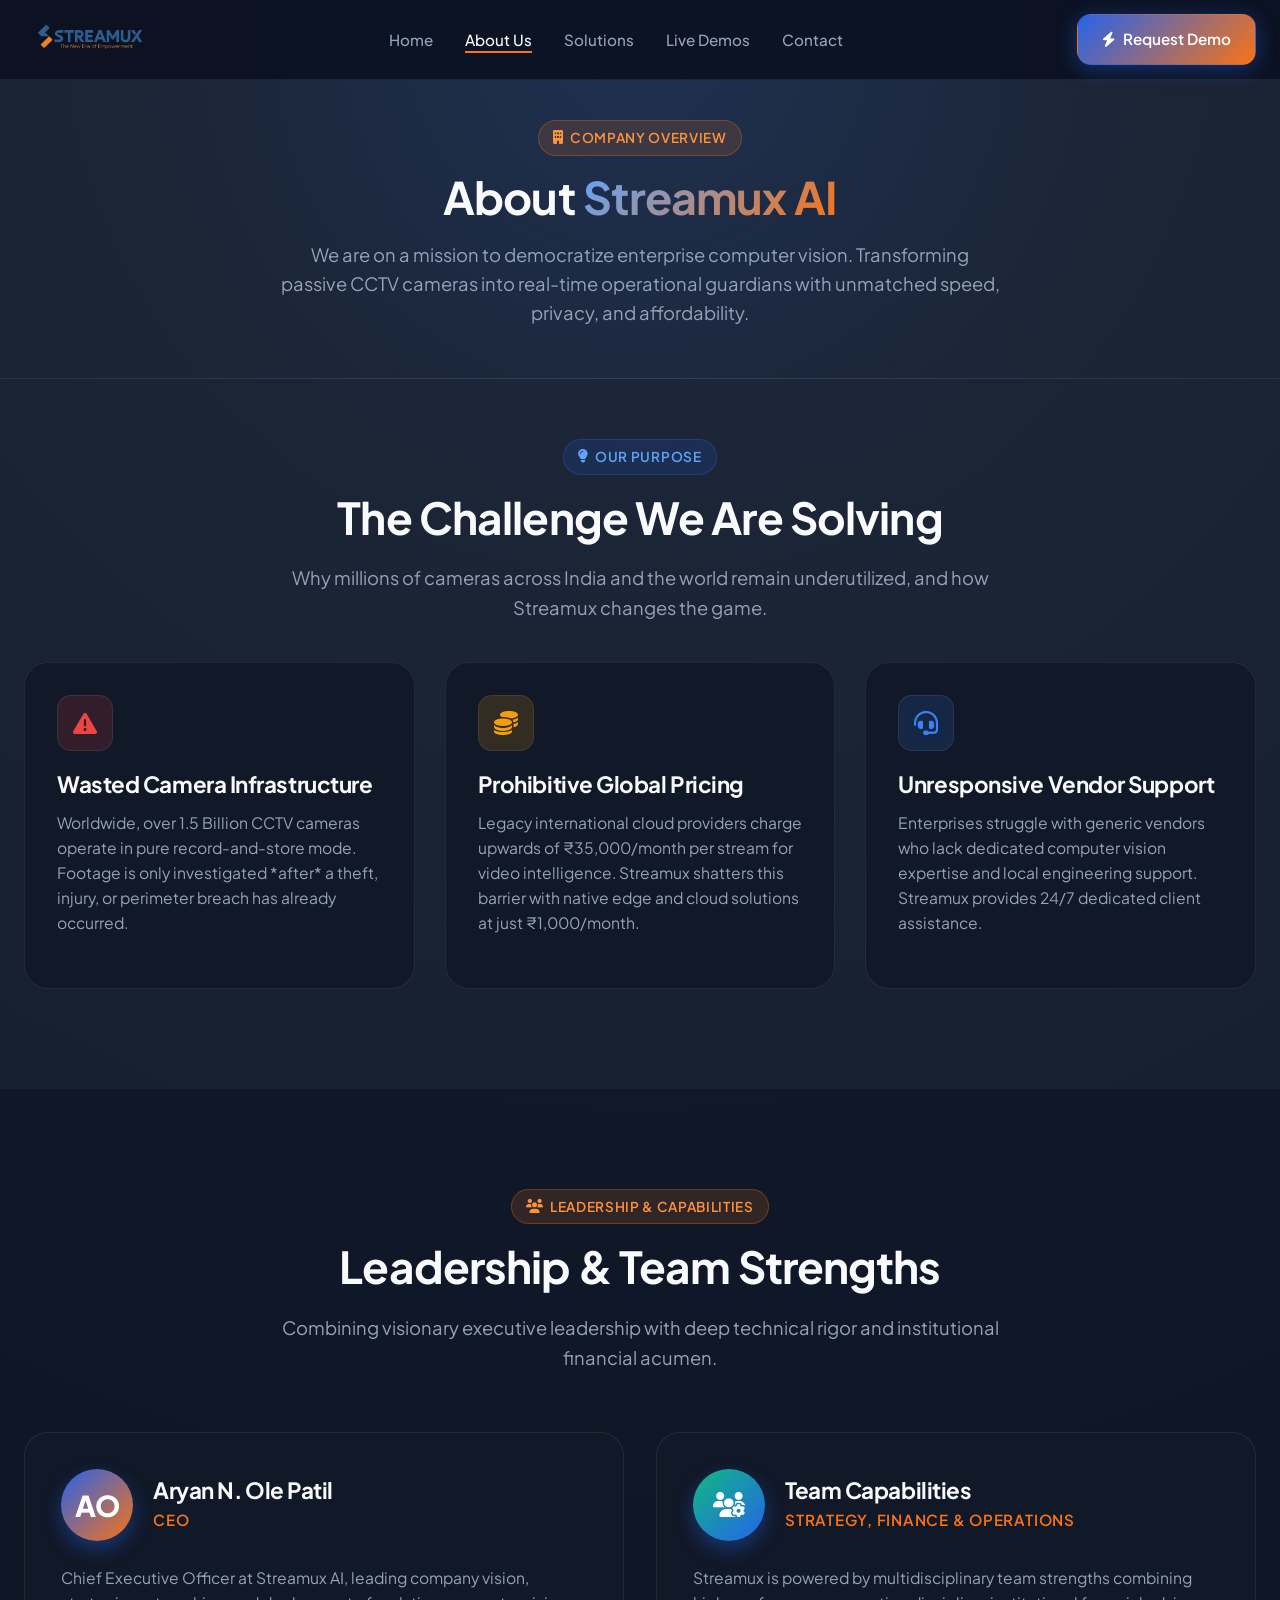
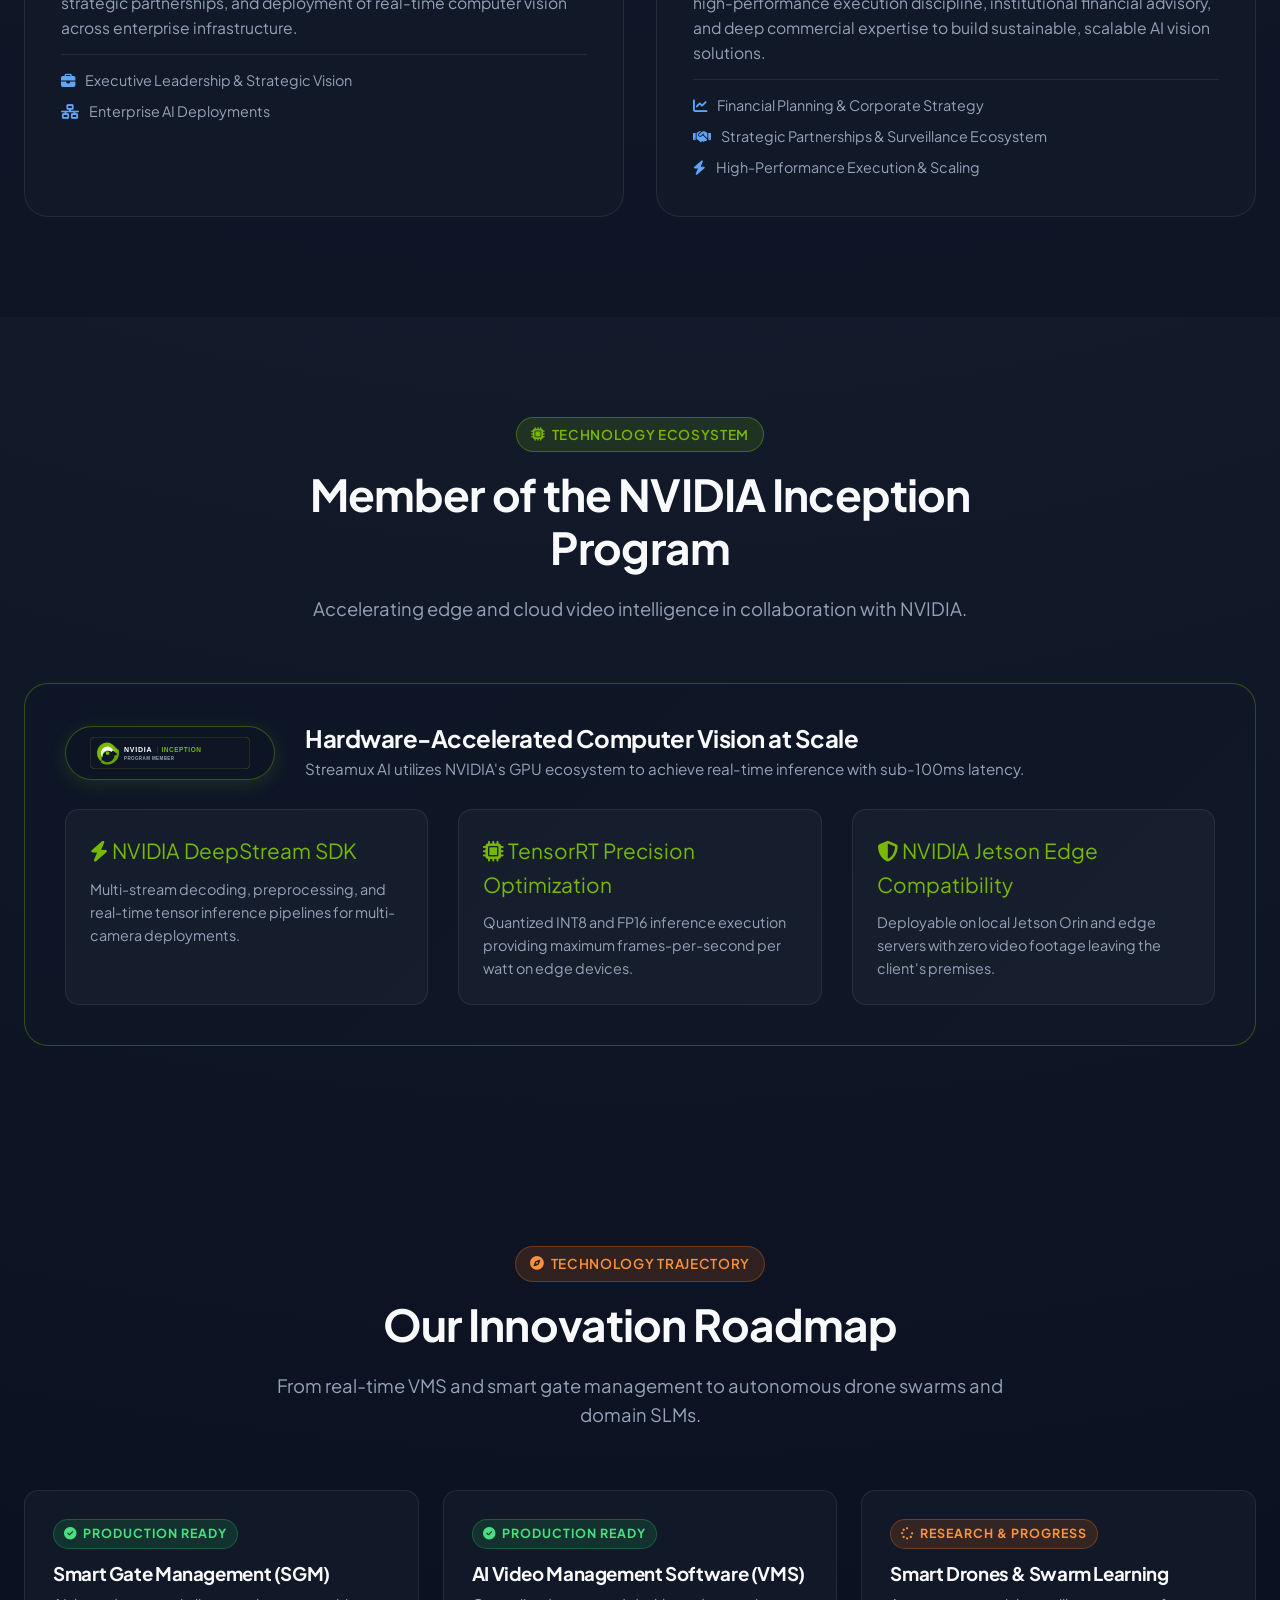
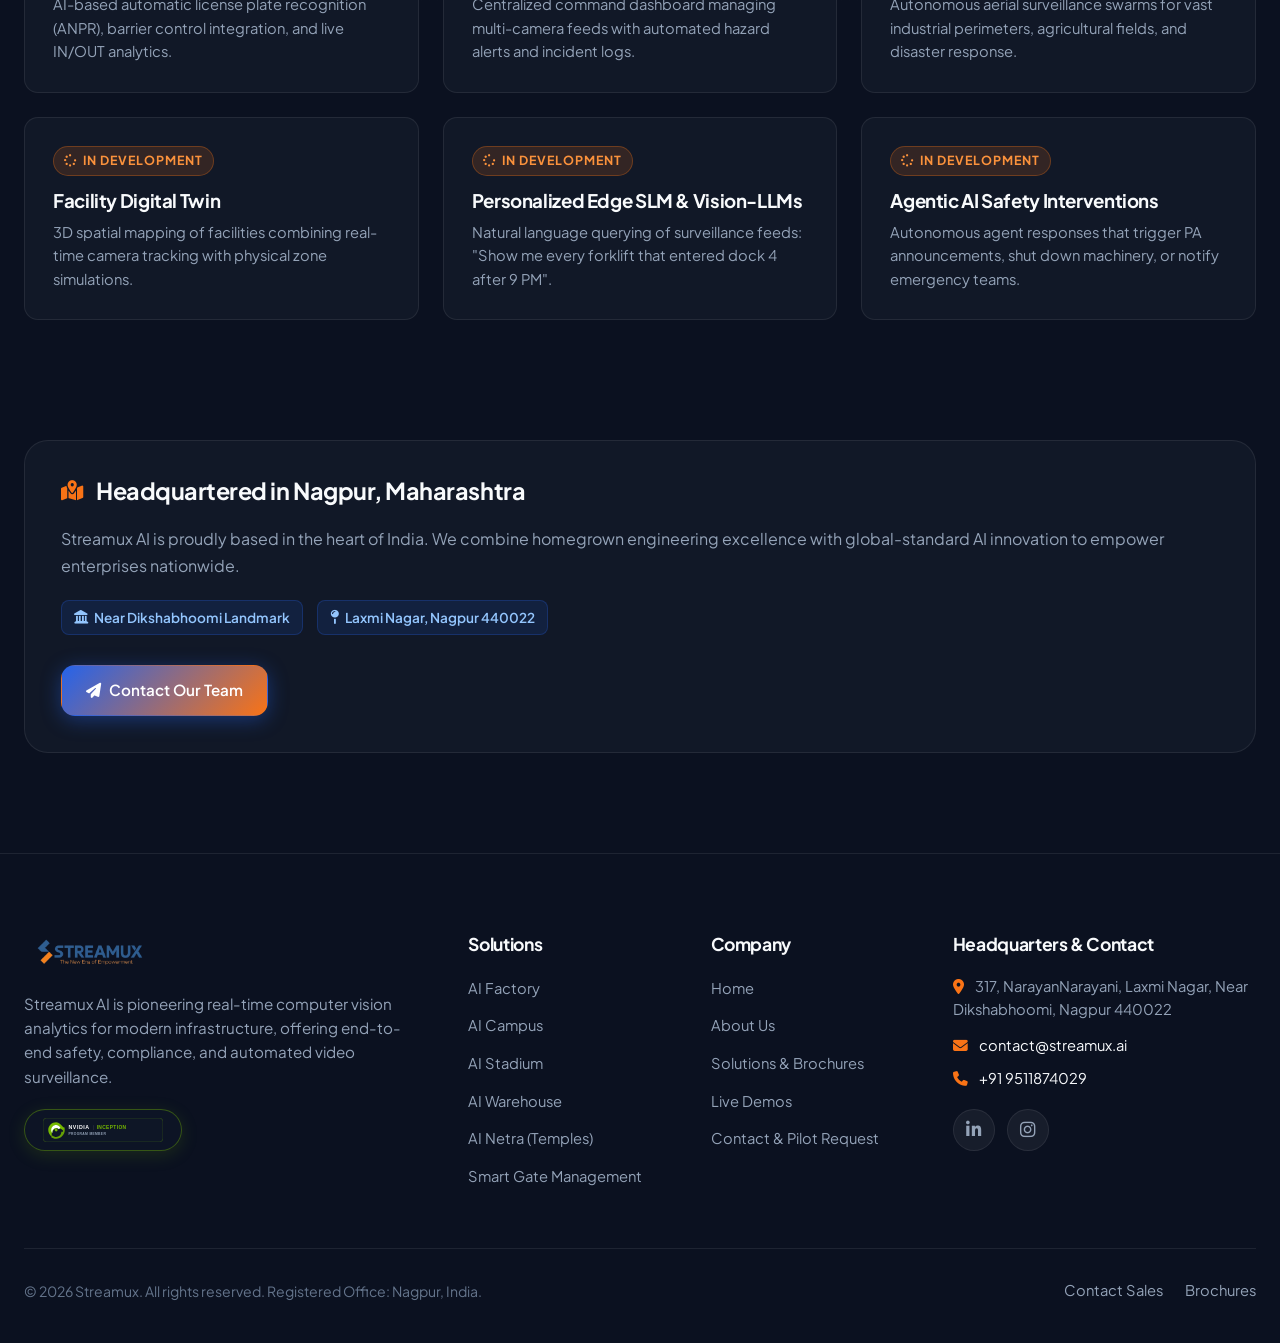
==== about.html @ 81ff3821 "second edit for the website" ====
<!DOCTYPE html>
<html lang="en">
<head>
  <meta charset="UTF-8">
  <meta name="viewport" content="width=device-width, initial-scale=1.0">
  <title>About Us | Streamux AI - The New Era of Empowerment</title>
  <meta name="description" content="Learn about Streamux AI, an NVIDIA Inception Program member led by CEO Aryan N. Ole Patil, democratizing real-time video analytics and AI surveillance.">
  
  <!-- Preconnect Google Fonts -->
  <link rel="preconnect" href="https://fonts.googleapis.com">
  <link rel="preconnect" href="https://fonts.gstatic.com" crossorigin>
  <link href="https://fonts.googleapis.com/css2?family=Plus+Jakarta+Sans:ital,wght@0,300;0,400;0,500;0,600;0,700;0,800;1,400&family=JetBrains+Mono:wght@400;500;700&display=swap" rel="stylesheet">

  <!-- FontAwesome 6 Free -->
  <link rel="stylesheet" href="https://cdnjs.cloudflare.com/ajax/libs/font-awesome/6.4.0/css/all.min.css" integrity="sha512-iecdLmaskl7CVkqkXNQ/ZH/XLlvWZOJyj7Yy7tcenmpD1ypASozpmT/E0iPtmFIB46ZmdtAc9eNBvH0H/ZpiBw==" crossorigin="anonymous" referrerpolicy="no-referrer" />
  
  <link rel="stylesheet" href="css/style.css">
  <link rel="icon" type="image/jpeg" href="assets/logo/Streamux_Logo.jpg">
</head>
<body>

  <!-- Navigation Bar -->
  <nav class="navbar" id="navbar">
    <div class="navbar-container">
      <a href="index.html" class="brand-logo">
        <img src="assets/logo/Streamux_The_New_Era_Of_Empowerment.png" alt="Streamux AI">
      </a>
      
      <ul class="nav-menu" id="navMenu">
        <li><a href="index.html" class="nav-link">Home</a></li>
        <li><a href="about.html" class="nav-link active">About Us</a></li>
        <li><a href="solutions.html" class="nav-link">Solutions</a></li>
        <li><a href="demos.html" class="nav-link">Live Demos</a></li>
        <li><a href="contact.html" class="nav-link">Contact</a></li>
      </ul>

      <div class="nav-actions">
        <a href="contact.html" class="btn btn-primary">
          <i class="fas fa-bolt"></i> Request Demo
        </a>
      </div>

      <button class="mobile-toggle" id="mobileNavToggle" aria-label="Toggle navigation menu">
        <i class="fas fa-bars"></i>
      </button>
    </div>
  </nav>

  <!-- Subpage Hero -->
  <header class="subpage-hero">
    <div class="badge badge-orange"><i class="fas fa-building"></i> Company Overview</div>
    <h1>About <span class="gradient-text">Streamux AI</span></h1>
    <p>
      We are on a mission to democratize enterprise computer vision. Transforming passive CCTV cameras into real-time operational guardians with unmatched speed, privacy, and affordability.
    </p>
  </header>

  <!-- Mission & Problem Statement -->
  <section class="section" style="padding-top: 60px;">
    <div class="section-header" style="margin-bottom: 40px;">
      <div class="badge"><i class="fas fa-lightbulb"></i> Our Purpose</div>
      <h2 class="section-title">The Challenge We Are Solving</h2>
      <p class="section-subtitle">Why millions of cameras across India and the world remain underutilized, and how Streamux changes the game.</p>
    </div>

    <div class="grid-3">
      <div class="card">
        <div class="card-icon" style="color: #EF4444; background: rgba(239, 68, 68, 0.15);"><i class="fas fa-exclamation-triangle"></i></div>
        <h3 class="card-title">Wasted Camera Infrastructure</h3>
        <p class="card-desc">
          Worldwide, over 1.5 Billion CCTV cameras operate in pure record-and-store mode. Footage is only investigated *after* a theft, injury, or perimeter breach has already occurred.
        </p>
      </div>

      <div class="card">
        <div class="card-icon" style="color: #F59E0B; background: rgba(245, 158, 11, 0.15);"><i class="fas fa-coins"></i></div>
        <h3 class="card-title">Prohibitive Global Pricing</h3>
        <p class="card-desc">
          Legacy international cloud providers charge upwards of ₹35,000/month per stream for video intelligence. Streamux shatters this barrier with native edge and cloud solutions at just ₹1,000/month.
        </p>
      </div>

      <div class="card">
        <div class="card-icon" style="color: #3B82F6; background: rgba(59, 130, 246, 0.15);"><i class="fas fa-headset"></i></div>
        <h3 class="card-title">Unresponsive Vendor Support</h3>
        <p class="card-desc">
          Enterprises struggle with generic vendors who lack dedicated computer vision expertise and local engineering support. Streamux provides 24/7 dedicated client assistance.
        </p>
      </div>
    </div>
  </section>

  <!-- Founders & Leadership Section -->
  <section class="section" style="background: rgba(11, 17, 32, 0.5);">
    <div class="section-header">
      <div class="badge badge-orange"><i class="fas fa-users"></i> Leadership & Capabilities</div>
      <h2 class="section-title">Leadership & Team Strengths</h2>
      <p class="section-subtitle">Combining visionary executive leadership with deep technical rigor and institutional financial acumen.</p>
    </div>

    <div class="founders-grid">
      <!-- Aryan N. Ole Patil -->
      <div class="founder-card">
        <div class="founder-header">
          <div class="founder-avatar" style="background: linear-gradient(135deg, #2563EB, #F97316);">AO</div>
          <div class="founder-title-info">
            <h3>Aryan N. Ole Patil</h3>
            <div class="founder-role">CEO</div>
          </div>
        </div>
        <p style="color: var(--text-muted); font-size: 0.98rem; line-height: 1.6;">
          Chief Executive Officer at Streamux AI, leading company vision, strategic partnerships, and deployment of real-time computer vision across enterprise infrastructure.
        </p>
        <div class="founder-credentials">
          <div class="credential-item">
            <i class="fas fa-briefcase"></i> Executive Leadership & Strategic Vision
          </div>
          <div class="credential-item">
            <i class="fas fa-network-wired"></i> Enterprise AI Deployments
          </div>
        </div>
      </div>

      <!-- Team Capabilities -->
      <div class="founder-card">
        <div class="founder-header">
          <div class="founder-avatar" style="background: linear-gradient(135deg, #10B981, #2563EB);">
            <i class="fas fa-users-cog" style="font-size: 1.6rem; color: #FFFFFF;"></i>
          </div>
          <div class="founder-title-info">
            <h3>Team Capabilities</h3>
            <div class="founder-role">Strategy, Finance & Operations</div>
          </div>
        </div>
        <p style="color: var(--text-muted); font-size: 0.98rem; line-height: 1.6;">
          Streamux is powered by multidisciplinary team strengths combining high-performance execution discipline, institutional financial advisory, and deep commercial expertise to build sustainable, scalable AI vision solutions.
        </p>
        <div class="founder-credentials">
          <div class="credential-item">
            <i class="fas fa-chart-line"></i> Financial Planning & Corporate Strategy
          </div>
          <div class="credential-item">
            <i class="fas fa-handshake"></i> Strategic Partnerships & Surveillance Ecosystem
          </div>
          <div class="credential-item">
            <i class="fas fa-bolt"></i> High-Performance Execution & Scaling
          </div>
        </div>
      </div>
    </div>
  </section>

  <!-- NVIDIA Inception Program Deep Dive -->
  <section class="section" id="nvidia">
    <div class="section-header">
      <div class="badge" style="background: rgba(118, 185, 0, 0.15); border-color: rgba(118, 185, 0, 0.4); color: #76B900;">
        <i class="fas fa-microchip"></i> Technology Ecosystem
      </div>
      <h2 class="section-title">Member of the NVIDIA Inception Program</h2>
      <p class="section-subtitle">Accelerating edge and cloud video intelligence in collaboration with NVIDIA.</p>
    </div>

    <div class="card" style="border-color: rgba(118, 185, 0, 0.35); padding: 40px; background: linear-gradient(135deg, rgba(14, 22, 38, 0.95) 0%, rgba(17, 24, 39, 0.95) 100%);">
      <div style="display: flex; gap: 30px; align-items: center; flex-wrap: wrap; margin-bottom: 28px;">
        <div class="nvidia-inception-pill" style="padding: 10px 24px;">
          <img src="assets/logo/nvidia-inception.svg" alt="NVIDIA Inception Program Member" style="height: 32px;">
        </div>
        <div>
          <h3 style="font-size: 1.5rem; margin-bottom: 4px;">Hardware-Accelerated Computer Vision at Scale</h3>
          <p style="color: var(--text-muted); font-size: 0.95rem;">Streamux AI utilizes NVIDIA's GPU ecosystem to achieve real-time inference with sub-100ms latency.</p>
        </div>
      </div>

      <div class="grid-3" style="margin-top: 20px;">
        <div style="background: rgba(255,255,255,0.03); padding: 24px; border-radius: var(--radius-md); border: 1px solid var(--border-light);">
          <div style="color: #76B900; font-size: 1.3rem; margin-bottom: 10px;"><i class="fas fa-bolt"></i> NVIDIA DeepStream SDK</div>
          <p style="color: var(--text-muted); font-size: 0.9rem;">Multi-stream decoding, preprocessing, and real-time tensor inference pipelines for multi-camera deployments.</p>
        </div>

        <div style="background: rgba(255,255,255,0.03); padding: 24px; border-radius: var(--radius-md); border: 1px solid var(--border-light);">
          <div style="color: #76B900; font-size: 1.3rem; margin-bottom: 10px;"><i class="fas fa-microchip"></i> TensorRT Precision Optimization</div>
          <p style="color: var(--text-muted); font-size: 0.9rem;">Quantized INT8 and FP16 inference execution providing maximum frames-per-second per watt on edge devices.</p>
        </div>

        <div style="background: rgba(255,255,255,0.03); padding: 24px; border-radius: var(--radius-md); border: 1px solid var(--border-light);">
          <div style="color: #76B900; font-size: 1.3rem; margin-bottom: 10px;"><i class="fas fa-shield-alt"></i> NVIDIA Jetson Edge Compatibility</div>
          <p style="color: var(--text-muted); font-size: 0.9rem;">Deployable on local Jetson Orin and edge servers with zero video footage leaving the client's premises.</p>
        </div>
      </div>
    </div>
  </section>

  <!-- Innovation Roadmap -->
  <section class="section">
    <div class="section-header">
      <div class="badge badge-orange"><i class="fas fa-compass"></i> Technology Trajectory</div>
      <h2 class="section-title">Our Innovation Roadmap</h2>
      <p class="section-subtitle">From real-time VMS and smart gate management to autonomous drone swarms and domain SLMs.</p>
    </div>

    <div class="roadmap-grid">
      <!-- SGM -->
      <div class="roadmap-card">
        <span class="roadmap-status live"><i class="fas fa-check-circle"></i> Production Ready</span>
        <h3>Smart Gate Management (SGM)</h3>
        <p style="color: var(--text-muted); font-size: 0.92rem; margin-top: 8px;">
          AI-based automatic license plate recognition (ANPR), barrier control integration, and live IN/OUT analytics.
        </p>
      </div>

      <!-- VMS -->
      <div class="roadmap-card">
        <span class="roadmap-status live"><i class="fas fa-check-circle"></i> Production Ready</span>
        <h3>AI Video Management Software (VMS)</h3>
        <p style="color: var(--text-muted); font-size: 0.92rem; margin-top: 8px;">
          Centralized command dashboard managing multi-camera feeds with automated hazard alerts and incident logs.
        </p>
      </div>

      <!-- Drone Swarm -->
      <div class="roadmap-card">
        <span class="roadmap-status progress"><i class="fas fa-spinner fa-spin"></i> Research & Progress</span>
        <h3>Smart Drones & Swarm Learning</h3>
        <p style="color: var(--text-muted); font-size: 0.92rem; margin-top: 8px;">
          Autonomous aerial surveillance swarms for vast industrial perimeters, agricultural fields, and disaster response.
        </p>
      </div>

      <!-- Digital Twin -->
      <div class="roadmap-card">
        <span class="roadmap-status progress"><i class="fas fa-spinner fa-spin"></i> In Development</span>
        <h3>Facility Digital Twin</h3>
        <p style="color: var(--text-muted); font-size: 0.92rem; margin-top: 8px;">
          3D spatial mapping of facilities combining real-time camera tracking with physical zone simulations.
        </p>
      </div>

      <!-- Personalized LLM/SLM -->
      <div class="roadmap-card">
        <span class="roadmap-status progress"><i class="fas fa-spinner fa-spin"></i> In Development</span>
        <h3>Personalized Edge SLM & Vision-LLMs</h3>
        <p style="color: var(--text-muted); font-size: 0.92rem; margin-top: 8px;">
          Natural language querying of surveillance feeds: "Show me every forklift that entered dock 4 after 9 PM".
        </p>
      </div>

      <!-- Agentic AI -->
      <div class="roadmap-card">
        <span class="roadmap-status progress"><i class="fas fa-spinner fa-spin"></i> In Development</span>
        <h3>Agentic AI Safety Interventions</h3>
        <p style="color: var(--text-muted); font-size: 0.92rem; margin-top: 8px;">
          Autonomous agent responses that trigger PA announcements, shut down machinery, or notify emergency teams.
        </p>
      </div>
    </div>
  </section>

  <!-- Nagpur HQ Section -->
  <section class="section" style="padding-top: 20px;">
    <div class="address-card">
      <div class="address-title">
        <i class="fas fa-map-marked-alt"></i>
        <h3>Headquartered in Nagpur, Maharashtra</h3>
      </div>
      <p class="address-text">
        Streamux AI is proudly based in the heart of India. We combine homegrown engineering excellence with global-standard AI innovation to empower enterprises nationwide.
      </p>
      <div style="display: flex; gap: 14px; flex-wrap: wrap; align-items: center;">
        <span class="landmark-badge"><i class="fas fa-landmark"></i> Near Dikshabhoomi Landmark</span>
        <span class="landmark-badge"><i class="fas fa-map-pin"></i> Laxmi Nagar, Nagpur 440022</span>
      </div>
      <div style="margin-top: 10px;">
        <a href="contact.html" class="btn btn-primary">
          <i class="fas fa-paper-plane"></i> Contact Our Team
        </a>
      </div>
    </div>
  </section>

  <!-- Footer -->
  <footer class="footer">
    <div class="footer-grid">
      <div class="footer-brand">
        <a href="index.html" class="brand-logo">
          <img src="assets/logo/Streamux_The_New_Era_Of_Empowerment.png" alt="Streamux AI">
        </a>
        <p>
          Streamux AI is pioneering real-time computer vision analytics for modern infrastructure, offering end-to-end safety, compliance, and automated video surveillance.
        </p>
        <div style="margin-top: 20px;">
          <div class="nvidia-inception-pill">
            <img src="assets/logo/nvidia-inception.svg" alt="NVIDIA Inception Program Member">
          </div>
        </div>
      </div>

      <div>
        <h4 class="footer-title">Solutions</h4>
        <ul class="footer-links">
          <li><a href="solutions.html#factory" class="footer-link">AI Factory</a></li>
          <li><a href="solutions.html#campus" class="footer-link">AI Campus</a></li>
          <li><a href="solutions.html#stadium" class="footer-link">AI Stadium</a></li>
          <li><a href="solutions.html#warehouse" class="footer-link">AI Warehouse</a></li>
          <li><a href="solutions.html#netra" class="footer-link">AI Netra (Temples)</a></li>
          <li><a href="solutions.html#gate" class="footer-link">Smart Gate Management</a></li>
        </ul>
      </div>

      <div>
        <h4 class="footer-title">Company</h4>
        <ul class="footer-links">
          <li><a href="index.html" class="footer-link">Home</a></li>
          <li><a href="about.html" class="footer-link">About Us</a></li>
          <li><a href="solutions.html" class="footer-link">Solutions & Brochures</a></li>
          <li><a href="demos.html" class="footer-link">Live Demos</a></li>
          <li><a href="contact.html" class="footer-link">Contact & Pilot Request</a></li>
        </ul>
      </div>

      <div>
        <h4 class="footer-title">Headquarters & Contact</h4>
        <p style="color: var(--text-muted); font-size: 0.92rem; margin-bottom: 12px; line-height: 1.6;">
          <i class="fas fa-map-marker-alt" style="color: var(--brand-orange); margin-right: 8px;"></i>
          317, NarayanNarayani, Laxmi Nagar, Near Dikshabhoomi, Nagpur 440022
        </p>
        <p style="color: var(--text-muted); font-size: 0.92rem; margin-bottom: 10px;">
          <i class="fas fa-envelope" style="color: var(--brand-orange); margin-right: 8px;"></i> 
          <a href="mailto:contact@streamux.ai" style="color: var(--text-main); text-decoration: none;">contact@streamux.ai</a>
        </p>
        <p style="color: var(--text-muted); font-size: 0.92rem; margin-bottom: 18px;">
          <i class="fas fa-phone" style="color: var(--brand-orange); margin-right: 8px;"></i> 
          <a href="tel:+919511874029" style="color: var(--text-main); text-decoration: none;">+91 9511874029</a>
        </p>
        
        <div class="social-links-row">
          <a href="https://www.linkedin.com/company/streamux/posts/?feedView=all" target="_blank" rel="noopener noreferrer" class="social-link-btn linkedin" aria-label="Streamux LinkedIn">
            <i class="fab fa-linkedin-in"></i>
          </a>
          <a href="https://www.instagram.com/streamux.ai/" target="_blank" rel="noopener noreferrer" class="social-link-btn instagram" aria-label="Streamux Instagram">
            <i class="fab fa-instagram"></i>
          </a>
        </div>
      </div>
    </div>

    <div class="footer-bottom">
      <div>&copy; 2026 Streamux. All rights reserved. Registered Office: Nagpur, India.</div>
      <div>
        <a href="contact.html" class="footer-link" style="margin-right: 20px;">Contact Sales</a>
        <a href="solutions.html" class="footer-link">Brochures</a>
      </div>
    </div>
  </footer>

  <script src="js/main.js"></script>
</body>
</html>
---- css/style.css ----
/* Streamux AI - Premium Dark AI Theme Design System (Cross-Browser Optimized) */

:root {
  /* Brand Palette from Streamux Logo */
  --primary-blue: #2563EB;
  --primary-blue-glow: rgba(37, 99, 235, 0.4);
  --deep-blue: #1E3A8A;
  --navy-dark: #0B1120;
  --navy-card: #111827;
  --navy-card-hover: #1F2937;
  
  --brand-orange: #F97316;
  --brand-orange-glow: rgba(249, 115, 22, 0.4);
  --brand-amber: #EA580C;

  /* Accent & Gradients */
  --gradient-blue-orange: linear-gradient(135deg, #2563EB 0%, #F97316 100%);
  --gradient-text: linear-gradient(135deg, #60A5FA 0%, #F97316 100%);

  /* Neutral Tones */
  --text-main: #F8FAFC;
  --text-muted: #94A3B8;
  --text-dim: #64748B;
  --border-light: rgba(255, 255, 255, 0.08);
  --border-glow: rgba(37, 99, 235, 0.3);

  /* Layout Constants */
  --nav-height: 80px;
  --radius-sm: 8px;
  --radius-md: 14px;
  --radius-lg: 24px;
  --transition: all 0.3s cubic-bezier(0.4, 0, 0.2, 1);
}

* {
  margin: 0;
  padding: 0;
  box-sizing: border-box;
}

html {
  scroll-behavior: smooth;
  font-family: 'Plus Jakarta Sans', -apple-system, BlinkMacSystemFont, 'Segoe UI', Roboto, Helvetica, Arial, sans-serif;
  background-color: var(--navy-dark);
  color: var(--text-main);
  overflow-x: hidden;
}

body {
  background: #0B1120;
  background: radial-gradient(circle at 50% 0%, #1e293b 0%, var(--navy-dark) 70%);
  min-height: 100vh;
  line-height: 1.6;
  -webkit-font-smoothing: antialiased;
  -moz-osx-font-smoothing: grayscale;
}

/* Typography */
h1, h2, h3, h4, h5, h6 {
  font-weight: 700;
  line-height: 1.2;
  letter-spacing: -0.02em;
}

.gradient-text {
  background: var(--gradient-text);
  -webkit-background-clip: text;
  -webkit-text-fill-color: transparent;
  background-clip: text;
  color: #60A5FA; /* Fallback for older Firefox versions */
}

/* Navigation */
.navbar {
  position: fixed;
  top: 0;
  left: 0;
  width: 100%;
  height: var(--nav-height);
  background-color: rgba(11, 17, 32, 0.95);
  backdrop-filter: blur(16px);
  -webkit-backdrop-filter: blur(16px);
  border-bottom: 1px solid var(--border-light);
  z-index: 1000;
  transition: var(--transition);
}

.navbar-container {
  max-width: 1280px;
  margin: 0 auto;
  padding: 0 24px;
  height: 100%;
  display: flex;
  align-items: center;
  justify-content: space-between;
}

.brand-logo {
  display: flex;
  align-items: center;
  gap: 12px;
  text-decoration: none;
}

.brand-logo img {
  height: 42px;
  width: auto;
  object-fit: contain;
}

.nav-menu {
  display: flex;
  align-items: center;
  gap: 32px;
  list-style: none;
}

.nav-link {
  color: var(--text-muted);
  text-decoration: none;
  font-weight: 500;
  font-size: 0.95rem;
  transition: var(--transition);
  position: relative;
}

.nav-link:hover, .nav-link.active {
  color: var(--text-main);
}

.nav-link::after {
  content: '';
  position: absolute;
  bottom: -4px;
  left: 0;
  width: 0%;
  height: 2px;
  background: var(--brand-orange);
  transition: var(--transition);
}

.nav-link:hover::after, .nav-link.active::after {
  width: 100%;
}

.nav-actions {
  display: flex;
  align-items: center;
  gap: 16px;
}

/* Buttons */
.btn {
  display: inline-flex;
  align-items: center;
  justify-content: center;
  gap: 8px;
  padding: 12px 24px;
  border-radius: var(--radius-md);
  font-weight: 600;
  font-size: 0.95rem;
  text-decoration: none;
  cursor: pointer;
  transition: var(--transition);
  border: 1px solid transparent;
}

.btn-primary {
  background: var(--primary-blue);
  background: var(--gradient-blue-orange);
  color: #ffffff;
  box-shadow: 0 4px 20px var(--primary-blue-glow);
}

.btn-primary:hover {
  transform: translateY(-2px);
  box-shadow: 0 6px 28px var(--brand-orange-glow);
}

.btn-secondary {
  background: rgba(255, 255, 255, 0.05);
  color: var(--text-main);
  border-color: var(--border-light);
}

.btn-secondary:hover {
  background: rgba(255, 255, 255, 0.1);
  border-color: var(--primary-blue);
  transform: translateY(-2px);
}

.btn-icon {
  width: 44px;
  height: 44px;
  padding: 0;
  border-radius: 50%;
}

/* Layout Containers */
.section {
  padding: 100px 24px;
  max-width: 1280px;
  margin: 0 auto;
}

.section-header {
  text-align: center;
  max-width: 760px;
  margin: 0 auto 60px;
}

.badge {
  display: inline-flex;
  align-items: center;
  gap: 6px;
  padding: 6px 14px;
  border-radius: 30px;
  background: rgba(37, 99, 235, 0.15);
  border: 1px solid rgba(37, 99, 235, 0.3);
  color: #60A5FA;
  font-size: 0.85rem;
  font-weight: 600;
  text-transform: uppercase;
  letter-spacing: 0.05em;
  margin-bottom: 16px;
}

.badge-orange {
  background: rgba(249, 115, 22, 0.15);
  border-color: rgba(249, 115, 22, 0.3);
  color: #FB923C;
}

.section-title {
  font-size: 2.75rem;
  margin-bottom: 20px;
}

.section-subtitle {
  color: var(--text-muted);
  font-size: 1.15rem;
}

/* Hero Section */
.hero {
  padding-top: calc(var(--nav-height) + 60px);
  padding-bottom: 80px;
  position: relative;
  overflow: hidden;
}

.hero-grid {
  display: grid;
  grid-template-columns: 1fr 1fr;
  gap: 60px;
  align-items: center;
}

.hero-content h1 {
  font-size: 3.5rem;
  margin-bottom: 24px;
  line-height: 1.15;
}

.hero-content p {
  font-size: 1.2rem;
  color: var(--text-muted);
  margin-bottom: 36px;
}

.hero-cta {
  display: flex;
  gap: 16px;
  align-items: center;
  flex-wrap: wrap;
}

.hero-preview-container {
  position: relative;
  border-radius: var(--radius-lg);
  overflow: hidden;
  border: 1px solid var(--border-glow);
  box-shadow: 0 20px 50px rgba(0, 0, 0, 0.6);
  background: var(--navy-card);
}

.hero-preview-container img {
  width: 100%;
  height: auto;
  display: block;
  transition: var(--transition);
}

.hero-preview-container:hover img {
  transform: scale(1.02);
}

/* Feature Grid Cards */
.grid-3 {
  display: grid;
  grid-template-columns: repeat(auto-fit, minmax(320px, 1fr));
  gap: 30px;
}

.grid-2 {
  display: grid;
  grid-template-columns: repeat(auto-fit, minmax(450px, 1fr));
  gap: 30px;
}

.card {
  background: #111827;
  background: var(--navy-card);
  border: 1px solid var(--border-light);
  border-radius: var(--radius-lg);
  padding: 32px;
  transition: var(--transition);
  position: relative;
  overflow: hidden;
}

.card:hover {
  transform: translateY(-6px);
  border-color: var(--primary-blue);
  box-shadow: 0 12px 30px rgba(0, 0, 0, 0.4), 0 0 20px rgba(37, 99, 235, 0.15);
}

.card-img-wrapper {
  position: relative;
  width: 100%;
  height: 220px;
  border-radius: var(--radius-md);
  overflow: hidden;
  margin-bottom: 24px;
  background-color: var(--navy-dark);
}

.card-img-wrapper img {
  width: 100%;
  height: 100%;
  object-fit: cover;
  transition: var(--transition);
}

.card:hover .card-img-wrapper img {
  transform: scale(1.05);
}

.card-icon {
  width: 56px;
  height: 56px;
  border-radius: var(--radius-md);
  background: rgba(37, 99, 235, 0.15);
  border: 1px solid var(--border-light);
  display: flex;
  align-items: center;
  justify-content: center;
  font-size: 1.5rem;
  color: var(--brand-orange);
  margin-bottom: 20px;
}

.card-title {
  font-size: 1.4rem;
  margin-bottom: 12px;
}

.card-desc {
  color: var(--text-muted);
  font-size: 0.98rem;
  margin-bottom: 20px;
}

.feature-list {
  list-style: none;
  margin-top: 16px;
}

.feature-item {
  display: flex;
  align-items: center;
  gap: 10px;
  color: var(--text-muted);
  font-size: 0.92rem;
  margin-bottom: 10px;
}

.feature-item i {
  color: var(--brand-orange);
}

/* Video Demo Section */
.video-grid {
  display: grid;
  grid-template-columns: repeat(auto-fit, minmax(340px, 1fr));
  gap: 24px;
}

.video-card {
  background: var(--navy-card);
  border: 1px solid var(--border-light);
  border-radius: var(--radius-md);
  overflow: hidden;
  transition: var(--transition);
}

.video-card:hover {
  border-color: var(--brand-orange);
  transform: translateY(-4px);
}

.video-player-container {
  width: 100%;
  aspect-ratio: 16 / 9;
  background: #000000;
  position: relative;
  overflow: hidden;
}

.video-player-container video {
  width: 100%;
  height: 100%;
  object-fit: cover;
  display: block;
}

.video-info {
  padding: 20px;
}

.video-title {
  font-size: 1.1rem;
  margin-bottom: 6px;
}

.video-tag {
  display: inline-block;
  font-size: 0.8rem;
  color: var(--brand-orange);
  font-weight: 600;
  text-transform: uppercase;
}

/* Stats Counter */
.stats-banner {
  background: rgba(17, 24, 39, 0.6);
  border-top: 1px solid var(--border-light);
  border-bottom: 1px solid var(--border-light);
  padding: 50px 24px;
  margin: 60px 0;
}

.stats-grid {
  max-width: 1280px;
  margin: 0 auto;
  display: grid;
  grid-template-columns: repeat(4, 1fr);
  gap: 30px;
  text-align: center;
}

.stat-number {
  font-size: 3rem;
  font-weight: 800;
  background: var(--gradient-text);
  -webkit-background-clip: text;
  -webkit-text-fill-color: transparent;
  background-clip: text;
  color: #60A5FA;
}

.stat-label {
  color: var(--text-muted);
  font-size: 0.95rem;
  font-weight: 500;
}

/* Contact Form */
.contact-container {
  display: grid;
  grid-template-columns: 1fr 1.2fr;
  gap: 50px;
  background: var(--navy-card);
  border: 1px solid var(--border-light);
  border-radius: var(--radius-lg);
  padding: 48px;
}

.contact-info h3 {
  font-size: 2rem;
  margin-bottom: 16px;
}

.contact-details {
  margin-top: 32px;
  display: flex;
  flex-direction: column;
  gap: 20px;
}

.detail-item {
  display: flex;
  align-items: center;
  gap: 16px;
}

.detail-icon {
  width: 48px;
  height: 48px;
  border-radius: var(--radius-md);
  background: rgba(37, 99, 235, 0.1);
  color: var(--primary-blue);
  display: flex;
  align-items: center;
  justify-content: center;
  font-size: 1.2rem;
}

.form-group {
  margin-bottom: 20px;
}

.form-label {
  display: block;
  font-size: 0.9rem;
  font-weight: 600;
  margin-bottom: 8px;
  color: var(--text-main);
}

.form-input, .form-select, .form-textarea {
  width: 100%;
  padding: 14px 18px;
  background: var(--navy-dark);
  border: 1px solid var(--border-light);
  border-radius: var(--radius-md);
  color: var(--text-main);
  font-family: inherit;
  font-size: 0.95rem;
  transition: var(--transition);
}

.form-input:focus, .form-select:focus, .form-textarea:focus {
  outline: none;
  border-color: var(--primary-blue);
  box-shadow: 0 0 0 3px var(--primary-blue-glow);
}

.form-textarea {
  resize: vertical;
  min-height: 120px;
}

/* Footer */
.footer {
  background: var(--navy-dark);
  border-top: 1px solid var(--border-light);
  padding: 80px 24px 40px;
}

.footer-grid {
  max-width: 1280px;
  margin: 0 auto;
  display: grid;
  grid-template-columns: 2fr 1fr 1fr 1.5fr;
  gap: 40px;
  margin-bottom: 60px;
}

.footer-brand p {
  color: var(--text-muted);
  margin-top: 16px;
  font-size: 0.95rem;
}

.footer-title {
  font-size: 1.1rem;
  margin-bottom: 20px;
  color: var(--text-main);
}

.footer-links {
  list-style: none;
  display: flex;
  flex-direction: column;
  gap: 12px;
}

.footer-link {
  color: var(--text-muted);
  text-decoration: none;
  font-size: 0.92rem;
  transition: var(--transition);
}

.footer-link:hover {
  color: var(--brand-orange);
}

.footer-bottom {
  max-width: 1280px;
  margin: 0 auto;
  padding-top: 30px;
  border-top: 1px solid var(--border-light);
  display: flex;
  justify-content: space-between;
  align-items: center;
  color: var(--text-dim);
  font-size: 0.88rem;
}

/* Mobile Navigation Toggle Button */
.mobile-toggle {
  display: none;
  background: none;
  border: none;
  color: var(--text-main);
  font-size: 1.5rem;
  cursor: pointer;
  padding: 8px;
  border-radius: var(--radius-sm);
  transition: var(--transition);
}

.mobile-toggle:hover {
  color: var(--brand-orange);
}

/* Subpage Hero Header */
.subpage-hero {
  padding-top: calc(var(--nav-height) + 40px);
  padding-bottom: 50px;
  background: radial-gradient(circle at 50% 10%, rgba(37, 99, 235, 0.12) 0%, transparent 65%);
  border-bottom: 1px solid var(--border-light);
  text-align: center;
}

.subpage-hero .badge {
  margin-bottom: 14px;
}

.subpage-hero h1 {
  font-size: 2.8rem;
  margin-bottom: 16px;
}

.subpage-hero p {
  color: var(--text-muted);
  font-size: 1.15rem;
  max-width: 720px;
  margin: 0 auto;
}

/* NVIDIA Inception Badges & Banner */
.nvidia-inception-pill {
  display: inline-flex;
  align-items: center;
  gap: 12px;
  background: rgba(14, 22, 38, 0.9);
  border: 1px solid rgba(118, 185, 0, 0.4);
  padding: 8px 18px;
  border-radius: 40px;
  text-decoration: none;
  transition: var(--transition);
  box-shadow: 0 4px 18px rgba(118, 185, 0, 0.15);
}

.nvidia-inception-pill:hover {
  border-color: #76B900;
  box-shadow: 0 6px 24px rgba(118, 185, 0, 0.3);
  transform: translateY(-2px);
}

.nvidia-inception-pill img {
  height: 24px;
  width: auto;
}

.nvidia-banner {
  background: linear-gradient(135deg, rgba(14, 22, 38, 0.9) 0%, rgba(15, 23, 42, 0.95) 100%);
  border: 1px solid rgba(118, 185, 0, 0.3);
  border-radius: var(--radius-lg);
  padding: 36px 40px;
  display: flex;
  align-items: center;
  justify-content: space-between;
  gap: 30px;
  margin-top: 40px;
  position: relative;
  overflow: hidden;
}

.nvidia-banner::before {
  content: '';
  position: absolute;
  top: 0;
  left: 0;
  width: 4px;
  height: 100%;
  background: #76B900;
}

.nvidia-banner-text h3 {
  font-size: 1.4rem;
  color: var(--text-main);
  margin-bottom: 8px;
}

.nvidia-banner-text p {
  color: var(--text-muted);
  font-size: 0.96rem;
  line-height: 1.5;
  max-width: 780px;
}

.nvidia-tag {
  color: #76B900;
  font-weight: 700;
  text-transform: uppercase;
  font-size: 0.82rem;
  letter-spacing: 0.08em;
  display: inline-block;
  margin-bottom: 6px;
}

/* Founders & Leadership */
.founders-grid {
  display: grid;
  grid-template-columns: repeat(auto-fit, minmax(360px, 1fr));
  gap: 32px;
  margin-top: 40px;
}

.founder-card {
  background: var(--navy-card);
  border: 1px solid var(--border-light);
  border-radius: var(--radius-lg);
  padding: 36px;
  transition: var(--transition);
  position: relative;
  overflow: hidden;
}

.founder-card:hover {
  transform: translateY(-6px);
  border-color: var(--brand-orange);
  box-shadow: 0 16px 36px rgba(0, 0, 0, 0.4), 0 0 20px rgba(249, 115, 22, 0.15);
}

.founder-header {
  display: flex;
  align-items: center;
  gap: 20px;
  margin-bottom: 24px;
}

.founder-avatar {
  width: 72px;
  height: 72px;
  border-radius: 50%;
  background: linear-gradient(135deg, #2563EB, #F97316);
  display: flex;
  align-items: center;
  justify-content: center;
  font-size: 1.8rem;
  font-weight: 800;
  color: #FFFFFF;
  box-shadow: 0 8px 20px var(--primary-blue-glow);
  flex-shrink: 0;
}

.founder-title-info h3 {
  font-size: 1.4rem;
  margin-bottom: 4px;
}

.founder-role {
  color: var(--brand-orange);
  font-weight: 600;
  font-size: 0.95rem;
  text-transform: uppercase;
  letter-spacing: 0.05em;
}

.founder-credentials {
  display: flex;
  flex-direction: column;
  gap: 8px;
  margin-top: 14px;
  padding-top: 14px;
  border-top: 1px solid var(--border-light);
}

.credential-item {
  display: flex;
  align-items: center;
  gap: 10px;
  font-size: 0.9rem;
  color: var(--text-muted);
}

.credential-item i {
  color: #60A5FA;
  font-size: 0.9rem;
}

/* Innovation Roadmap */
.roadmap-grid {
  display: grid;
  grid-template-columns: repeat(auto-fit, minmax(320px, 1fr));
  gap: 24px;
  margin-top: 40px;
}

.roadmap-card {
  background: var(--navy-card);
  border: 1px solid var(--border-light);
  border-radius: var(--radius-md);
  padding: 28px;
  position: relative;
  transition: var(--transition);
}

.roadmap-card:hover {
  transform: translateY(-4px);
  border-color: var(--primary-blue);
}

.roadmap-status {
  display: inline-flex;
  align-items: center;
  gap: 6px;
  font-size: 0.78rem;
  font-weight: 700;
  text-transform: uppercase;
  letter-spacing: 0.08em;
  padding: 4px 10px;
  border-radius: 20px;
  margin-bottom: 14px;
}

.roadmap-status.live {
  background: rgba(34, 197, 94, 0.15);
  color: #4ADE80;
  border: 1px solid rgba(34, 197, 94, 0.3);
}

.roadmap-status.progress {
  background: rgba(249, 115, 22, 0.15);
  color: #FB923C;
  border: 1px solid rgba(249, 115, 22, 0.3);
}

/* Address & Location Card */
.address-card {
  background: var(--navy-card);
  border: 1px solid var(--border-light);
  border-radius: var(--radius-lg);
  padding: 36px;
  display: flex;
  flex-direction: column;
  gap: 20px;
}

.address-title {
  display: flex;
  align-items: center;
  gap: 12px;
  font-size: 1.25rem;
  color: var(--text-main);
}

.address-title i {
  color: var(--brand-orange);
}

.address-text {
  color: var(--text-muted);
  font-size: 1rem;
  line-height: 1.7;
}

.landmark-badge {
  display: inline-flex;
  align-items: center;
  gap: 6px;
  padding: 6px 12px;
  background: rgba(37, 99, 235, 0.12);
  border: 1px solid rgba(37, 99, 235, 0.25);
  color: #93C5FD;
  border-radius: var(--radius-sm);
  font-size: 0.85rem;
  font-weight: 600;
  align-self: flex-start;
}

/* Optional Form Label Marker */
.optional-label {
  font-weight: 400;
  color: var(--text-dim);
  font-size: 0.82rem;
  margin-left: 6px;
}

/* Alert Notification Boxes */
.alert-box {
  padding: 16px 20px;
  border-radius: var(--radius-md);
  margin-bottom: 20px;
  display: flex;
  align-items: center;
  gap: 12px;
  font-size: 0.95rem;
}

.alert-box.success {
  background: rgba(34, 197, 94, 0.15);
  border: 1px solid rgba(34, 197, 94, 0.4);
  color: #4ADE80;
}

.alert-box.error {
  background: rgba(239, 68, 68, 0.15);
  border: 1px solid rgba(239, 68, 68, 0.4);
  color: #F87171;
}

/* Video Thumbnail Poster Fix & Enhancements */
.video-player-container video {
  width: 100%;
  height: 100%;
  object-fit: cover;
  background-color: #000;
}

/* Footer & Social Enhancements */
.social-links-row {
  display: flex;
  gap: 12px;
  align-items: center;
}

.social-link-btn {
  width: 42px;
  height: 42px;
  border-radius: 50%;
  background: rgba(255, 255, 255, 0.05);
  border: 1px solid var(--border-light);
  display: inline-flex;
  align-items: center;
  justify-content: center;
  color: var(--text-muted);
  font-size: 1.1rem;
  text-decoration: none;
  transition: var(--transition);
}

.social-link-btn:hover {
  background: var(--brand-orange);
  color: #ffffff;
  border-color: var(--brand-orange);
  transform: translateY(-3px);
  box-shadow: 0 4px 14px var(--brand-orange-glow);
}

.social-link-btn.linkedin:hover {
  background: #0A66C2;
  border-color: #0A66C2;
  box-shadow: 0 4px 14px rgba(10, 102, 194, 0.5);
}

.social-link-btn.instagram:hover {
  background: radial-gradient(circle at 30% 107%, #fdf497 0%, #fdf497 5%, #fd5949 45%, #d6249f 60%, #285AEB 90%);
  border-color: #d6249f;
  box-shadow: 0 4px 14px rgba(214, 36, 159, 0.5);
}

/* Responsive Overrides */
@media (max-width: 992px) {
  .hero-grid {
    grid-template-columns: 1fr;
    text-align: center;
  }
  .hero-cta {
    justify-content: center;
  }
  .contact-container {
    grid-template-columns: 1fr;
  }
  .footer-grid {
    grid-template-columns: 1fr 1fr;
  }
  .stats-grid {
    grid-template-columns: 1fr 1fr;
  }
  .nvidia-banner {
    flex-direction: column;
    text-align: center;
  }
}

@media (max-width: 768px) {
  .mobile-toggle {
    display: block;
  }

  .nav-menu {
    display: none;
    position: absolute;
    top: var(--nav-height);
    left: 0;
    width: 100%;
    background: rgba(11, 17, 32, 0.98);
    backdrop-filter: blur(20px);
    -webkit-backdrop-filter: blur(20px);
    border-bottom: 1px solid var(--border-light);
    flex-direction: column;
    padding: 24px;
    gap: 20px;
    box-shadow: 0 20px 40px rgba(0, 0, 0, 0.7);
  }

  .nav-menu.active {
    display: flex;
  }

  .nav-actions {
    display: none;
  }

  .section-title {
    font-size: 2rem;
  }

  .subpage-hero h1 {
    font-size: 2.2rem;
  }

  .hero-content h1 {
    font-size: 2.3rem;
  }

  .footer-grid {
    grid-template-columns: 1fr;
  }

  .founders-grid {
    grid-template-columns: 1fr;
  }
}
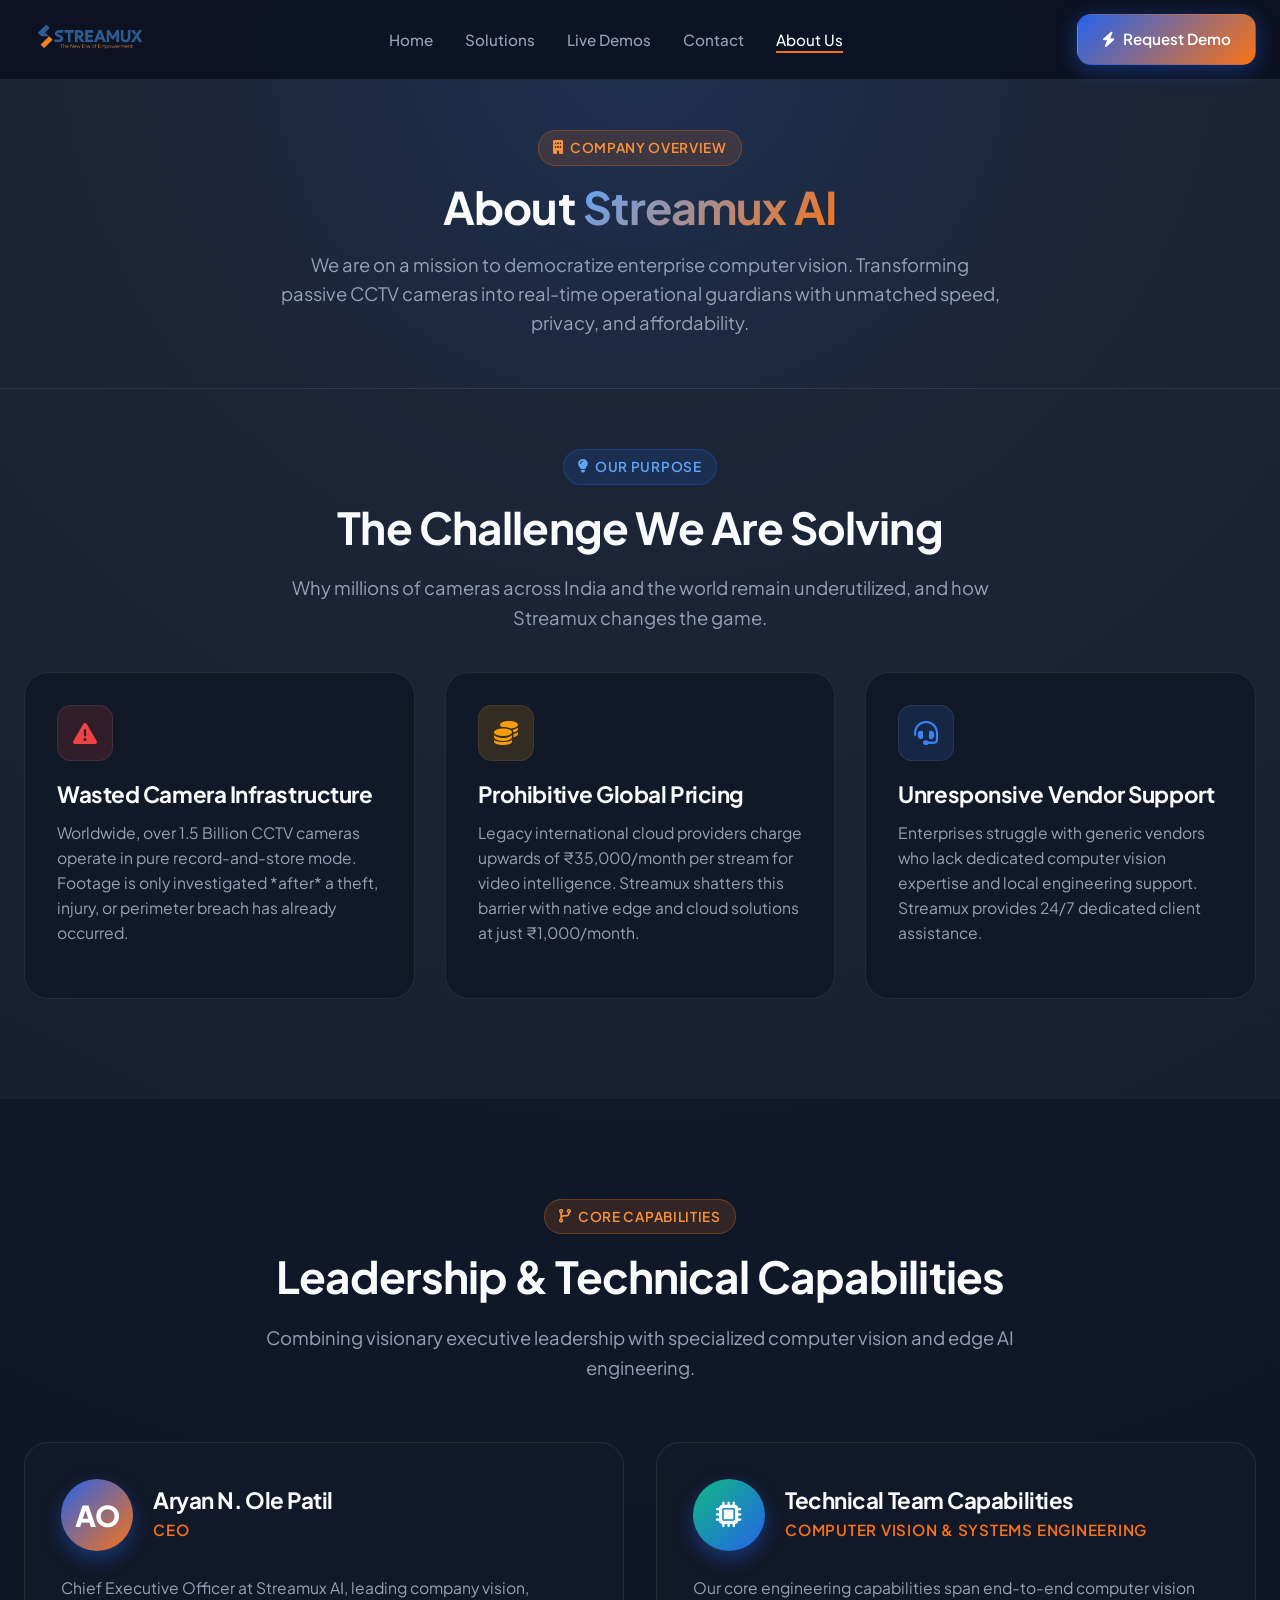
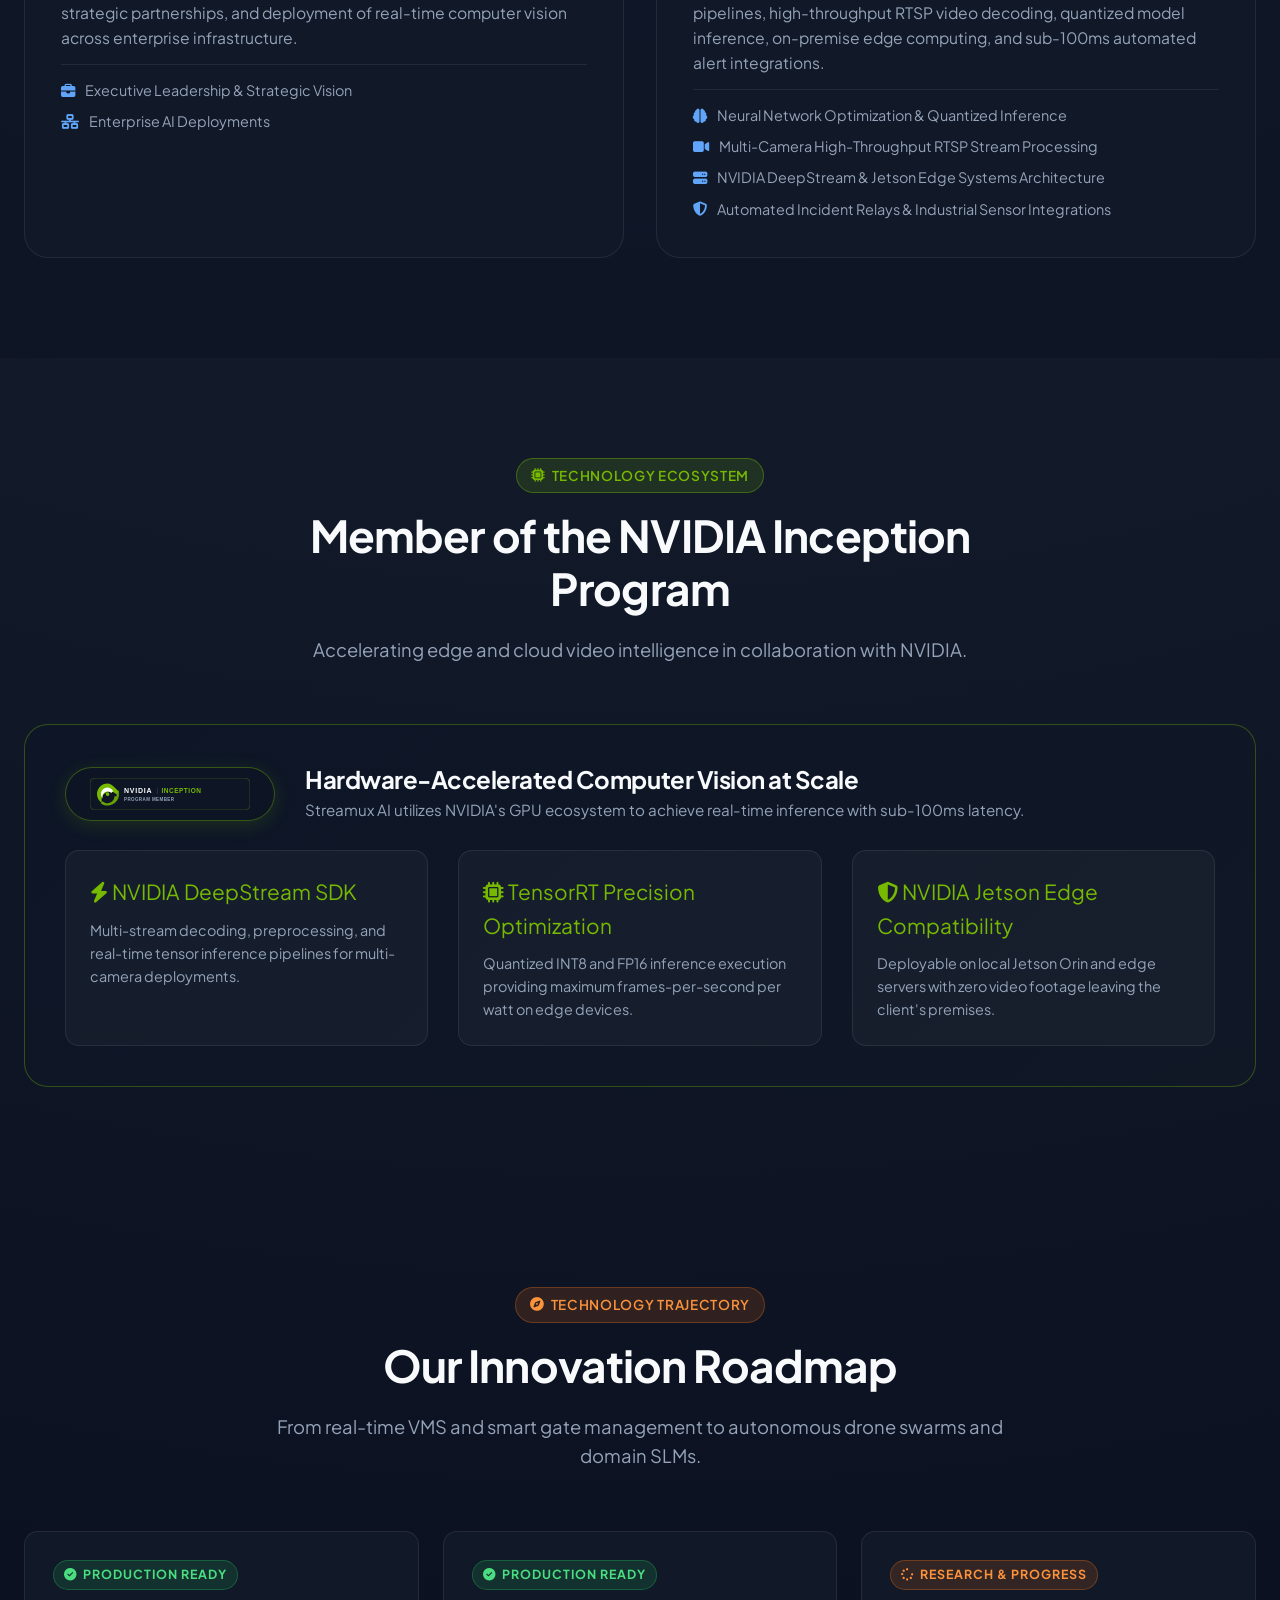
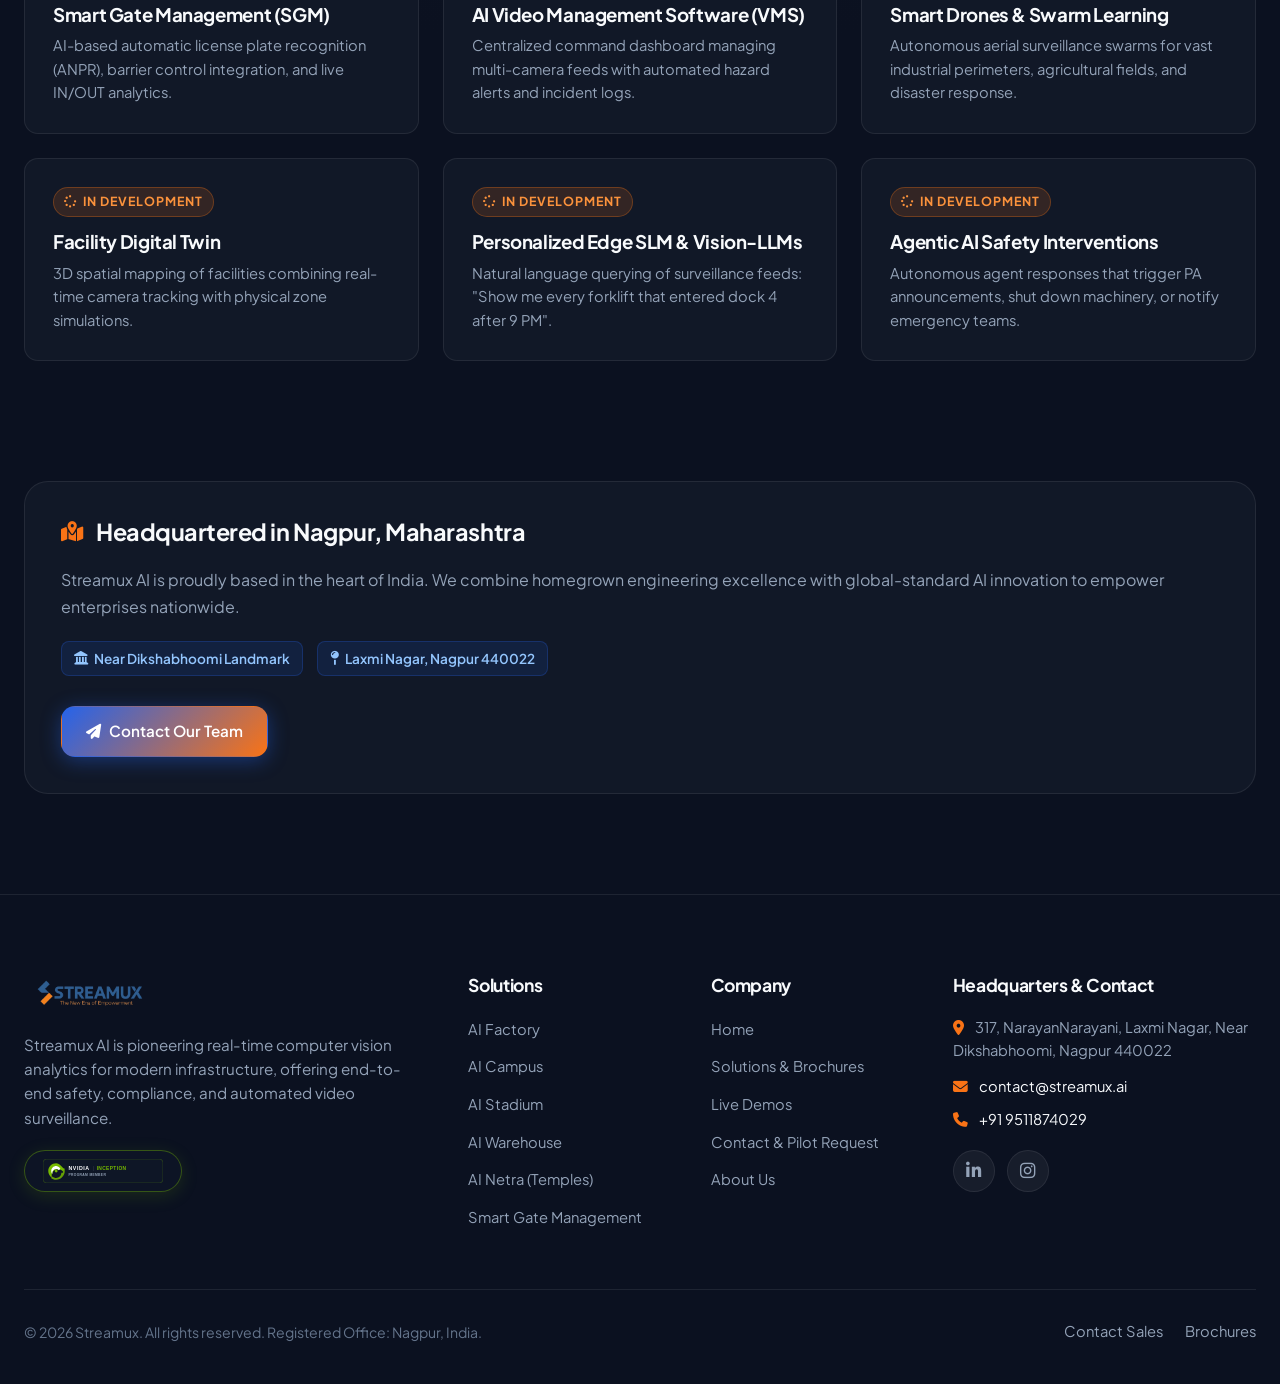
==== commit c31be50a: "2.2 edit for the website" ====
--- a/about.html
+++ b/about.html
@@ -14,7 +14,7 @@
   <!-- FontAwesome 6 Free -->
   <link rel="stylesheet" href="https://cdnjs.cloudflare.com/ajax/libs/font-awesome/6.4.0/css/all.min.css" integrity="sha512-iecdLmaskl7CVkqkXNQ/ZH/XLlvWZOJyj7Yy7tcenmpD1ypASozpmT/E0iPtmFIB46ZmdtAc9eNBvH0H/ZpiBw==" crossorigin="anonymous" referrerpolicy="no-referrer" />
   
-  <link rel="stylesheet" href="css/style.css">
+  <link rel="stylesheet" href="css/style.css?v=2.5">
   <link rel="icon" type="image/jpeg" href="assets/logo/Streamux_Logo.jpg">
 </head>
 <body>
@@ -28,10 +28,10 @@
       
       <ul class="nav-menu" id="navMenu">
         <li><a href="index.html" class="nav-link">Home</a></li>
-        <li><a href="about.html" class="nav-link active">About Us</a></li>
         <li><a href="solutions.html" class="nav-link">Solutions</a></li>
         <li><a href="demos.html" class="nav-link">Live Demos</a></li>
         <li><a href="contact.html" class="nav-link">Contact</a></li>
+        <li><a href="about.html" class="nav-link active">About Us</a></li>
       </ul>
 
       <div class="nav-actions">
@@ -93,9 +93,9 @@
   <!-- Founders & Leadership Section -->
   <section class="section" style="background: rgba(11, 17, 32, 0.5);">
     <div class="section-header">
-      <div class="badge badge-orange"><i class="fas fa-users"></i> Leadership & Capabilities</div>
-      <h2 class="section-title">Leadership & Team Strengths</h2>
-      <p class="section-subtitle">Combining visionary executive leadership with deep technical rigor and institutional financial acumen.</p>
+      <div class="badge badge-orange"><i class="fas fa-code-branch"></i> Core Capabilities</div>
+      <h2 class="section-title">Leadership & Technical Capabilities</h2>
+      <p class="section-subtitle">Combining visionary executive leadership with specialized computer vision and edge AI engineering.</p>
     </div>
 
     <div class="founders-grid">
@@ -121,29 +121,32 @@
         </div>
       </div>
 
-      <!-- Team Capabilities -->
+      <!-- Technical Team Capabilities -->
       <div class="founder-card">
         <div class="founder-header">
           <div class="founder-avatar" style="background: linear-gradient(135deg, #10B981, #2563EB);">
-            <i class="fas fa-users-cog" style="font-size: 1.6rem; color: #FFFFFF;"></i>
+            <i class="fas fa-microchip" style="font-size: 1.6rem; color: #FFFFFF;"></i>
           </div>
           <div class="founder-title-info">
-            <h3>Team Capabilities</h3>
-            <div class="founder-role">Strategy, Finance & Operations</div>
+            <h3>Technical Team Capabilities</h3>
+            <div class="founder-role">Computer Vision & Systems Engineering</div>
           </div>
         </div>
         <p style="color: var(--text-muted); font-size: 0.98rem; line-height: 1.6;">
-          Streamux is powered by multidisciplinary team strengths combining high-performance execution discipline, institutional financial advisory, and deep commercial expertise to build sustainable, scalable AI vision solutions.
+          Our core engineering capabilities span end-to-end computer vision pipelines, high-throughput RTSP video decoding, quantized model inference, on-premise edge computing, and sub-100ms automated alert integrations.
         </p>
         <div class="founder-credentials">
           <div class="credential-item">
-            <i class="fas fa-chart-line"></i> Financial Planning & Corporate Strategy
-          </div>
-          <div class="credential-item">
-            <i class="fas fa-handshake"></i> Strategic Partnerships & Surveillance Ecosystem
-          </div>
-          <div class="credential-item">
-            <i class="fas fa-bolt"></i> High-Performance Execution & Scaling
+            <i class="fas fa-brain"></i> Neural Network Optimization & Quantized Inference
+          </div>
+          <div class="credential-item">
+            <i class="fas fa-video"></i> Multi-Camera High-Throughput RTSP Stream Processing
+          </div>
+          <div class="credential-item">
+            <i class="fas fa-server"></i> NVIDIA DeepStream & Jetson Edge Systems Architecture
+          </div>
+          <div class="credential-item">
+            <i class="fas fa-shield-alt"></i> Automated Incident Relays & Industrial Sensor Integrations
           </div>
         </div>
       </div>
@@ -310,10 +313,10 @@
         <h4 class="footer-title">Company</h4>
         <ul class="footer-links">
           <li><a href="index.html" class="footer-link">Home</a></li>
-          <li><a href="about.html" class="footer-link">About Us</a></li>
           <li><a href="solutions.html" class="footer-link">Solutions & Brochures</a></li>
           <li><a href="demos.html" class="footer-link">Live Demos</a></li>
           <li><a href="contact.html" class="footer-link">Contact & Pilot Request</a></li>
+          <li><a href="about.html" class="footer-link">About Us</a></li>
         </ul>
       </div>
 
@@ -352,6 +355,6 @@
     </div>
   </footer>
 
-  <script src="js/main.js"></script>
+  <script src="js/main.js?v=2.5"></script>
 </body>
 </html>
--- a/css/style.css
+++ b/css/style.css
@@ -611,13 +611,13 @@
 
 /* Mobile Navigation Toggle Button */
 .mobile-toggle {
-  display: none;
-  background: none;
+  display: none !important;
+  background: transparent;
   border: none;
   color: var(--text-main);
   font-size: 1.5rem;
   cursor: pointer;
-  padding: 8px;
+  padding: 8px 12px;
   border-radius: var(--radius-sm);
   transition: var(--transition);
 }
@@ -626,13 +626,17 @@
   color: var(--brand-orange);
 }
 
-/* Subpage Hero Header */
+/* Subpage Hero Header (Firefox & Cross-Browser Safe Padding) */
 .subpage-hero {
-  padding-top: calc(var(--nav-height) + 40px);
+  padding-top: 130px; /* Fallback for browsers without calc/var support */
+  padding-top: calc(var(--nav-height) + 50px);
   padding-bottom: 50px;
   background: radial-gradient(circle at 50% 10%, rgba(37, 99, 235, 0.12) 0%, transparent 65%);
   border-bottom: 1px solid var(--border-light);
   text-align: center;
+  position: relative;
+  width: 100%;
+  box-sizing: border-box;
 }
 
 .subpage-hero .badge {
@@ -1001,7 +1005,7 @@
 
 @media (max-width: 768px) {
   .mobile-toggle {
-    display: block;
+    display: inline-flex !important;
   }
 
   .nav-menu {
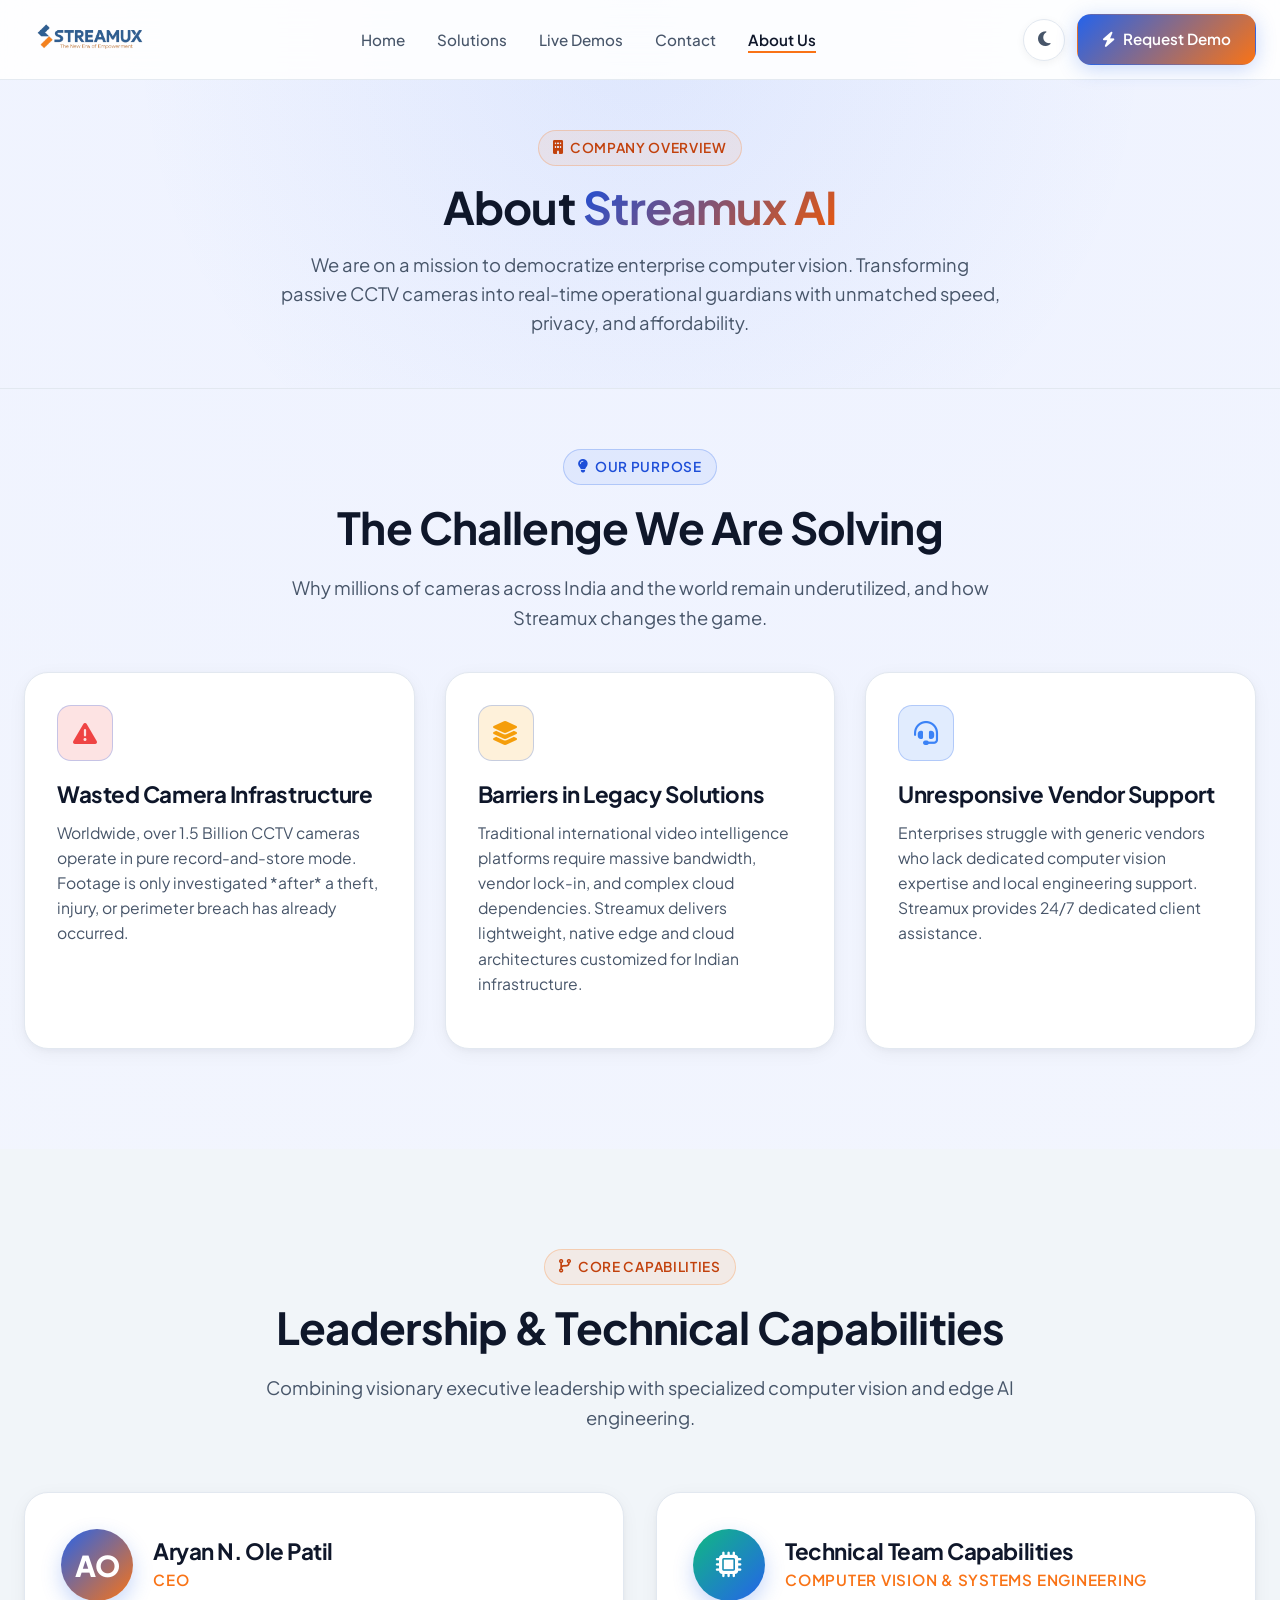
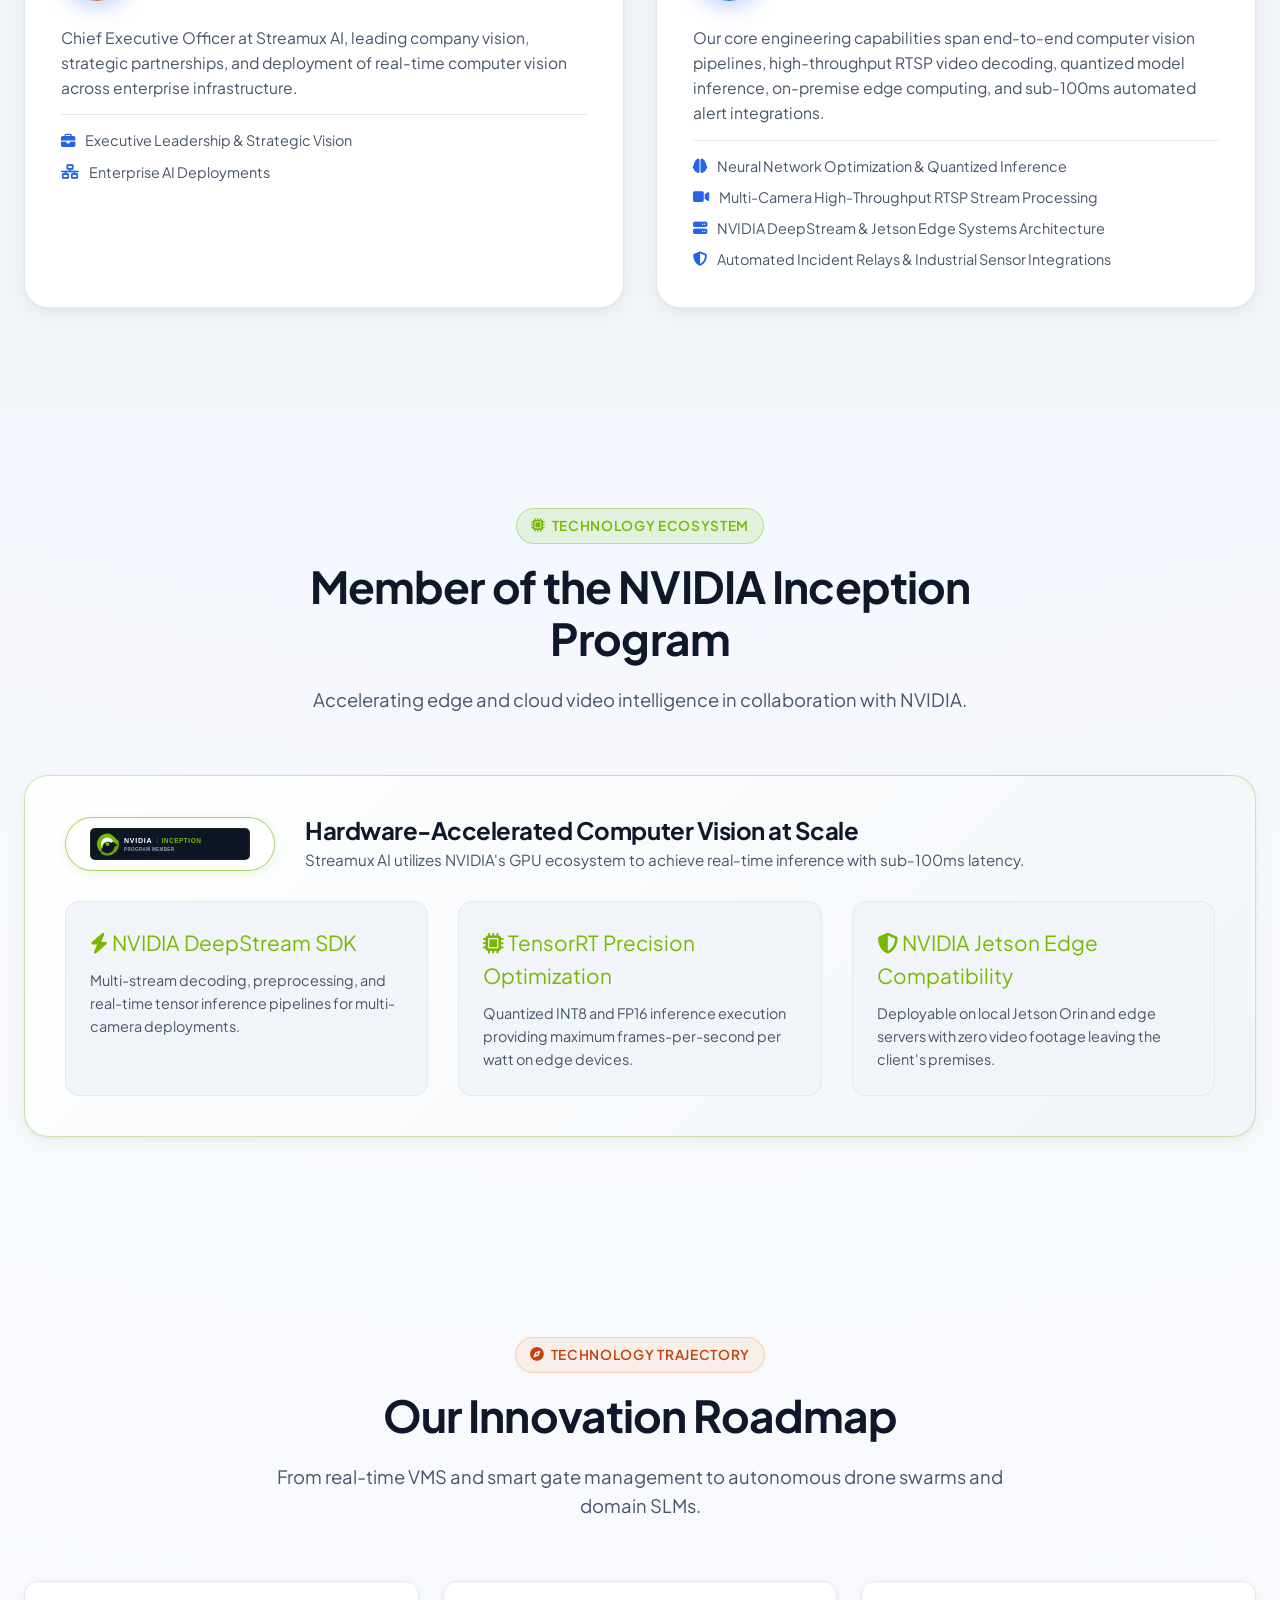
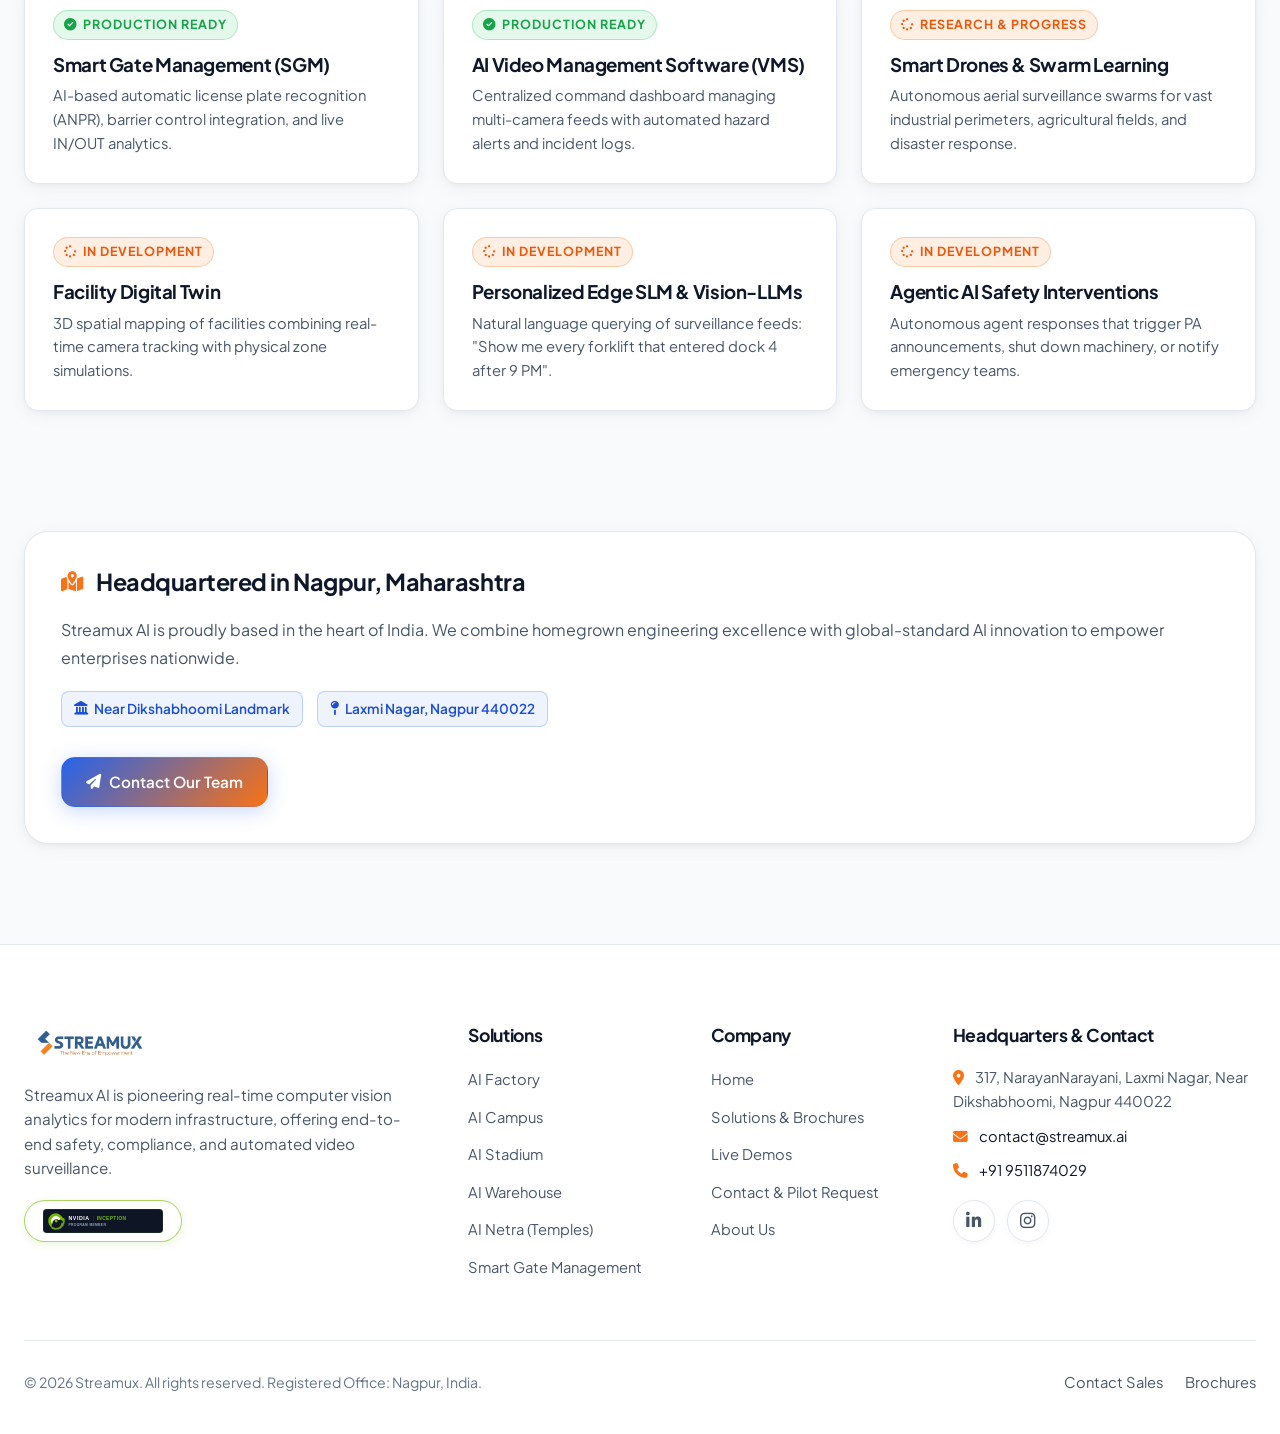
==== commit 9b45b2c5: "Enhance and verify live demos, video assets, responsive styling, and theme manager" ====
--- a/about.html
+++ b/about.html
@@ -6,6 +6,14 @@
   <title>About Us | Streamux AI - The New Era of Empowerment</title>
   <meta name="description" content="Learn about Streamux AI, an NVIDIA Inception Program member led by CEO Aryan N. Ole Patil, democratizing real-time video analytics and AI surveillance.">
   
+  <!-- Preload Theme Script to Prevent Flash -->
+  <script>
+    (function() {
+      const theme = localStorage.getItem('streamux-theme') || 'light';
+      document.documentElement.setAttribute('data-theme', theme);
+    })();
+  </script>
+
   <!-- Preconnect Google Fonts -->
   <link rel="preconnect" href="https://fonts.googleapis.com">
   <link rel="preconnect" href="https://fonts.gstatic.com" crossorigin>
@@ -14,7 +22,7 @@
   <!-- FontAwesome 6 Free -->
   <link rel="stylesheet" href="https://cdnjs.cloudflare.com/ajax/libs/font-awesome/6.4.0/css/all.min.css" integrity="sha512-iecdLmaskl7CVkqkXNQ/ZH/XLlvWZOJyj7Yy7tcenmpD1ypASozpmT/E0iPtmFIB46ZmdtAc9eNBvH0H/ZpiBw==" crossorigin="anonymous" referrerpolicy="no-referrer" />
   
-  <link rel="stylesheet" href="css/style.css?v=2.5">
+  <link rel="stylesheet" href="css/style.css?v=2.6">
   <link rel="icon" type="image/jpeg" href="assets/logo/Streamux_Logo.jpg">
 </head>
 <body>
@@ -35,6 +43,9 @@
       </ul>
 
       <div class="nav-actions">
+        <button class="theme-toggle-btn" id="themeToggle" aria-label="Toggle dark/light mode" title="Toggle theme">
+          <i class="fas fa-moon"></i>
+        </button>
         <a href="contact.html" class="btn btn-primary">
           <i class="fas fa-bolt"></i> Request Demo
         </a>
@@ -73,10 +84,10 @@
       </div>
 
       <div class="card">
-        <div class="card-icon" style="color: #F59E0B; background: rgba(245, 158, 11, 0.15);"><i class="fas fa-coins"></i></div>
-        <h3 class="card-title">Prohibitive Global Pricing</h3>
+        <div class="card-icon" style="color: #F59E0B; background: rgba(245, 158, 11, 0.15);"><i class="fas fa-layer-group"></i></div>
+        <h3 class="card-title">Barriers in Legacy Solutions</h3>
         <p class="card-desc">
-          Legacy international cloud providers charge upwards of ₹35,000/month per stream for video intelligence. Streamux shatters this barrier with native edge and cloud solutions at just ₹1,000/month.
+          Traditional international video intelligence platforms require massive bandwidth, vendor lock-in, and complex cloud dependencies. Streamux delivers lightweight, native edge and cloud architectures customized for Indian infrastructure.
         </p>
       </div>
 
@@ -91,7 +102,7 @@
   </section>
 
   <!-- Founders & Leadership Section -->
-  <section class="section" style="background: rgba(11, 17, 32, 0.5);">
+  <section class="section section-alt">
     <div class="section-header">
       <div class="badge badge-orange"><i class="fas fa-code-branch"></i> Core Capabilities</div>
       <h2 class="section-title">Leadership & Technical Capabilities</h2>
@@ -156,14 +167,14 @@
   <!-- NVIDIA Inception Program Deep Dive -->
   <section class="section" id="nvidia">
     <div class="section-header">
-      <div class="badge" style="background: rgba(118, 185, 0, 0.15); border-color: rgba(118, 185, 0, 0.4); color: #76B900;">
+      <div class="badge" style="background: rgba(118, 185, 0, 0.12); border-color: rgba(118, 185, 0, 0.35); color: #76B900;">
         <i class="fas fa-microchip"></i> Technology Ecosystem
       </div>
       <h2 class="section-title">Member of the NVIDIA Inception Program</h2>
       <p class="section-subtitle">Accelerating edge and cloud video intelligence in collaboration with NVIDIA.</p>
     </div>
 
-    <div class="card" style="border-color: rgba(118, 185, 0, 0.35); padding: 40px; background: linear-gradient(135deg, rgba(14, 22, 38, 0.95) 0%, rgba(17, 24, 39, 0.95) 100%);">
+    <div class="card" style="border-color: rgba(118, 185, 0, 0.35); padding: 40px; background: var(--nvidia-banner-bg);">
       <div style="display: flex; gap: 30px; align-items: center; flex-wrap: wrap; margin-bottom: 28px;">
         <div class="nvidia-inception-pill" style="padding: 10px 24px;">
           <img src="assets/logo/nvidia-inception.svg" alt="NVIDIA Inception Program Member" style="height: 32px;">
@@ -175,17 +186,17 @@
       </div>
 
       <div class="grid-3" style="margin-top: 20px;">
-        <div style="background: rgba(255,255,255,0.03); padding: 24px; border-radius: var(--radius-md); border: 1px solid var(--border-light);">
+        <div style="background: var(--bg-card-alt); padding: 24px; border-radius: var(--radius-md); border: 1px solid var(--border-light);">
           <div style="color: #76B900; font-size: 1.3rem; margin-bottom: 10px;"><i class="fas fa-bolt"></i> NVIDIA DeepStream SDK</div>
           <p style="color: var(--text-muted); font-size: 0.9rem;">Multi-stream decoding, preprocessing, and real-time tensor inference pipelines for multi-camera deployments.</p>
         </div>
 
-        <div style="background: rgba(255,255,255,0.03); padding: 24px; border-radius: var(--radius-md); border: 1px solid var(--border-light);">
+        <div style="background: var(--bg-card-alt); padding: 24px; border-radius: var(--radius-md); border: 1px solid var(--border-light);">
           <div style="color: #76B900; font-size: 1.3rem; margin-bottom: 10px;"><i class="fas fa-microchip"></i> TensorRT Precision Optimization</div>
           <p style="color: var(--text-muted); font-size: 0.9rem;">Quantized INT8 and FP16 inference execution providing maximum frames-per-second per watt on edge devices.</p>
         </div>
 
-        <div style="background: rgba(255,255,255,0.03); padding: 24px; border-radius: var(--radius-md); border: 1px solid var(--border-light);">
+        <div style="background: var(--bg-card-alt); padding: 24px; border-radius: var(--radius-md); border: 1px solid var(--border-light);">
           <div style="color: #76B900; font-size: 1.3rem; margin-bottom: 10px;"><i class="fas fa-shield-alt"></i> NVIDIA Jetson Edge Compatibility</div>
           <p style="color: var(--text-muted); font-size: 0.9rem;">Deployable on local Jetson Orin and edge servers with zero video footage leaving the client's premises.</p>
         </div>
@@ -355,6 +366,6 @@
     </div>
   </footer>
 
-  <script src="js/main.js?v=2.5"></script>
+  <script src="js/main.js?v=2.6"></script>
 </body>
 </html>
--- a/css/style.css
+++ b/css/style.css
@@ -1,28 +1,74 @@
-/* Streamux AI - Premium Dark AI Theme Design System (Cross-Browser Optimized) */
+/* Streamux AI - Premium Day-Light & Night AI Theme Design System (Cross-Browser Optimized) */
 
 :root {
-  /* Brand Palette from Streamux Logo */
+  /* Brand Palette from Streamux Identity */
   --primary-blue: #2563EB;
-  --primary-blue-glow: rgba(37, 99, 235, 0.4);
+  --primary-blue-hover: #1D4ED8;
+  --primary-blue-glow: rgba(37, 99, 235, 0.25);
   --deep-blue: #1E3A8A;
-  --navy-dark: #0B1120;
-  --navy-card: #111827;
-  --navy-card-hover: #1F2937;
   
   --brand-orange: #F97316;
-  --brand-orange-glow: rgba(249, 115, 22, 0.4);
+  --brand-orange-hover: #EA580C;
+  --brand-orange-glow: rgba(249, 115, 22, 0.25);
   --brand-amber: #EA580C;
 
   /* Accent & Gradients */
   --gradient-blue-orange: linear-gradient(135deg, #2563EB 0%, #F97316 100%);
-  --gradient-text: linear-gradient(135deg, #60A5FA 0%, #F97316 100%);
-
-  /* Neutral Tones */
-  --text-main: #F8FAFC;
-  --text-muted: #94A3B8;
+  --gradient-text: linear-gradient(135deg, #1D4ED8 0%, #EA580C 100%);
+
+  /* Light Theme (Default) Tokens */
+  --bg-body: #F8FAFC;
+  --bg-body-mesh: radial-gradient(circle at 50% 0%, #EEF2FF 0%, #F8FAFC 70%);
+  --bg-card: #FFFFFF;
+  --bg-card-hover: #FFFFFF;
+  --bg-card-alt: #F1F5F9;
+  --bg-surface: #FFFFFF;
+  --bg-input: #FFFFFF;
+  --bg-banner: #FFFFFF;
+  --bg-stats: #F1F5F9;
+  --bg-footer: #FFFFFF;
+  
+  --navbar-bg: rgba(255, 255, 255, 0.88);
+  --navbar-scrolled: rgba(255, 255, 255, 0.98);
+  --navbar-border: rgba(226, 232, 240, 0.9);
+  --navbar-mobile-bg: rgba(255, 255, 255, 0.98);
+
+  /* Typography */
+  --text-main: #0F172A;
+  --text-muted: #475569;
   --text-dim: #64748B;
-  --border-light: rgba(255, 255, 255, 0.08);
-  --border-glow: rgba(37, 99, 235, 0.3);
+  --text-highlight: #2563EB;
+
+  /* Borders & Shadows */
+  --border-light: #E2E8F0;
+  --border-hover: #CBD5E1;
+  --border-focus: #2563EB;
+  --border-glow: rgba(37, 99, 235, 0.2);
+  --card-shadow: 0 4px 20px -2px rgba(15, 23, 42, 0.06), 0 2px 6px -1px rgba(15, 23, 42, 0.04);
+  --card-shadow-hover: 0 14px 32px -4px rgba(37, 99, 235, 0.12), 0 8px 16px -2px rgba(15, 23, 42, 0.08);
+  --preview-shadow: 0 20px 45px -10px rgba(15, 23, 42, 0.14), 0 10px 20px -5px rgba(15, 23, 42, 0.08);
+
+  /* Secondary Button */
+  --btn-secondary-bg: #FFFFFF;
+  --btn-secondary-color: #0F172A;
+  --btn-secondary-border: #CBD5E1;
+  --btn-secondary-hover-bg: #F1F5F9;
+  --btn-secondary-hover-border: #2563EB;
+
+  /* NVIDIA Badging */
+  --nvidia-pill-bg: #FFFFFF;
+  --nvidia-pill-border: rgba(118, 185, 0, 0.6);
+  --nvidia-pill-shadow: 0 2px 10px rgba(118, 185, 0, 0.15);
+  --nvidia-banner-bg: linear-gradient(135deg, #FFFFFF 0%, #F1F5F9 100%);
+  --nvidia-banner-border: rgba(118, 185, 0, 0.4);
+
+  /* Badges */
+  --badge-blue-bg: rgba(37, 99, 235, 0.08);
+  --badge-blue-border: rgba(37, 99, 235, 0.25);
+  --badge-blue-text: #1D4ED8;
+  --badge-orange-bg: rgba(249, 115, 22, 0.08);
+  --badge-orange-border: rgba(249, 115, 22, 0.25);
+  --badge-orange-text: #C2410C;
 
   /* Layout Constants */
   --nav-height: 80px;
@@ -32,6 +78,59 @@
   --transition: all 0.3s cubic-bezier(0.4, 0, 0.2, 1);
 }
 
+/* Dark Theme Overrides */
+[data-theme="dark"] {
+  --gradient-text: linear-gradient(135deg, #60A5FA 0%, #F97316 100%);
+
+  --bg-body: #0B1120;
+  --bg-body-mesh: radial-gradient(circle at 50% 0%, #1e293b 0%, #0B1120 70%);
+  --bg-card: #111827;
+  --bg-card-hover: #1F2937;
+  --bg-card-alt: rgba(17, 24, 39, 0.6);
+  --bg-surface: #111827;
+  --bg-input: #0B1120;
+  --bg-banner: #111827;
+  --bg-stats: rgba(17, 24, 39, 0.6);
+  --bg-footer: #0B1120;
+
+  --navbar-bg: rgba(11, 17, 32, 0.88);
+  --navbar-scrolled: rgba(11, 17, 32, 0.98);
+  --navbar-border: rgba(255, 255, 255, 0.08);
+  --navbar-mobile-bg: rgba(11, 17, 32, 0.98);
+
+  --text-main: #F8FAFC;
+  --text-muted: #94A3B8;
+  --text-dim: #64748B;
+  --text-highlight: #60A5FA;
+
+  --border-light: rgba(255, 255, 255, 0.08);
+  --border-hover: rgba(255, 255, 255, 0.2);
+  --border-focus: #2563EB;
+  --border-glow: rgba(37, 99, 235, 0.3);
+  --card-shadow: 0 10px 30px rgba(0, 0, 0, 0.3);
+  --card-shadow-hover: 0 16px 36px rgba(0, 0, 0, 0.5), 0 0 20px rgba(37, 99, 235, 0.2);
+  --preview-shadow: 0 20px 50px rgba(0, 0, 0, 0.6);
+
+  --btn-secondary-bg: rgba(255, 255, 255, 0.05);
+  --btn-secondary-color: #F8FAFC;
+  --btn-secondary-border: rgba(255, 255, 255, 0.1);
+  --btn-secondary-hover-bg: rgba(255, 255, 255, 0.1);
+  --btn-secondary-hover-border: #2563EB;
+
+  --nvidia-pill-bg: rgba(14, 22, 38, 0.9);
+  --nvidia-pill-border: rgba(118, 185, 0, 0.4);
+  --nvidia-pill-shadow: 0 4px 18px rgba(118, 185, 0, 0.15);
+  --nvidia-banner-bg: linear-gradient(135deg, rgba(14, 22, 38, 0.9) 0%, rgba(15, 23, 42, 0.95) 100%);
+  --nvidia-banner-border: rgba(118, 185, 0, 0.3);
+
+  --badge-blue-bg: rgba(37, 99, 235, 0.15);
+  --badge-blue-border: rgba(37, 99, 235, 0.3);
+  --badge-blue-text: #60A5FA;
+  --badge-orange-bg: rgba(249, 115, 22, 0.15);
+  --badge-orange-border: rgba(249, 115, 22, 0.3);
+  --badge-orange-text: #FB923C;
+}
+
 * {
   margin: 0;
   padding: 0;
@@ -41,18 +140,21 @@
 html {
   scroll-behavior: smooth;
   font-family: 'Plus Jakarta Sans', -apple-system, BlinkMacSystemFont, 'Segoe UI', Roboto, Helvetica, Arial, sans-serif;
-  background-color: var(--navy-dark);
+  background-color: var(--bg-body);
   color: var(--text-main);
   overflow-x: hidden;
+  transition: background-color 0.3s ease, color 0.3s ease;
 }
 
 body {
-  background: #0B1120;
-  background: radial-gradient(circle at 50% 0%, #1e293b 0%, var(--navy-dark) 70%);
+  background: var(--bg-body);
+  background: var(--bg-body-mesh);
   min-height: 100vh;
   line-height: 1.6;
   -webkit-font-smoothing: antialiased;
   -moz-osx-font-smoothing: grayscale;
+  color: var(--text-main);
+  transition: background 0.3s ease, color 0.3s ease;
 }
 
 /* Typography */
@@ -60,6 +162,7 @@
   font-weight: 700;
   line-height: 1.2;
   letter-spacing: -0.02em;
+  color: var(--text-main);
 }
 
 .gradient-text {
@@ -67,7 +170,7 @@
   -webkit-background-clip: text;
   -webkit-text-fill-color: transparent;
   background-clip: text;
-  color: #60A5FA; /* Fallback for older Firefox versions */
+  color: var(--text-highlight);
 }
 
 /* Navigation */
@@ -77,12 +180,21 @@
   left: 0;
   width: 100%;
   height: var(--nav-height);
-  background-color: rgba(11, 17, 32, 0.95);
+  background-color: var(--navbar-bg);
   backdrop-filter: blur(16px);
   -webkit-backdrop-filter: blur(16px);
-  border-bottom: 1px solid var(--border-light);
+  border-bottom: 1px solid var(--navbar-border);
   z-index: 1000;
   transition: var(--transition);
+}
+
+.navbar.scrolled {
+  background-color: var(--navbar-scrolled);
+  box-shadow: 0 10px 30px rgba(0, 0, 0, 0.08);
+}
+
+[data-theme="dark"] .navbar.scrolled {
+  box-shadow: 0 10px 30px rgba(0, 0, 0, 0.5);
 }
 
 .navbar-container {
@@ -126,6 +238,7 @@
 
 .nav-link:hover, .nav-link.active {
   color: var(--text-main);
+  font-weight: 600;
 }
 
 .nav-link::after {
@@ -146,7 +259,35 @@
 .nav-actions {
   display: flex;
   align-items: center;
-  gap: 16px;
+  gap: 12px;
+}
+
+/* Theme Toggle Button */
+.theme-toggle-btn {
+  width: 42px;
+  height: 42px;
+  border-radius: 50%;
+  border: 1px solid var(--border-light);
+  background: var(--btn-secondary-bg);
+  color: var(--text-main);
+  display: inline-flex;
+  align-items: center;
+  justify-content: center;
+  cursor: pointer;
+  font-size: 1.05rem;
+  transition: var(--transition);
+  box-shadow: 0 2px 8px rgba(0, 0, 0, 0.05);
+}
+
+.theme-toggle-btn:hover {
+  color: var(--brand-orange);
+  border-color: var(--brand-orange);
+  transform: translateY(-2px);
+  box-shadow: 0 4px 12px var(--brand-orange-glow);
+}
+
+.theme-toggle-btn:active {
+  transform: translateY(0);
 }
 
 /* Buttons */
@@ -165,10 +306,15 @@
   border: 1px solid transparent;
 }
 
+.btn-sm {
+  padding: 8px 16px;
+  font-size: 0.88rem;
+}
+
 .btn-primary {
   background: var(--primary-blue);
   background: var(--gradient-blue-orange);
-  color: #ffffff;
+  color: #ffffff !important;
   box-shadow: 0 4px 20px var(--primary-blue-glow);
 }
 
@@ -178,14 +324,16 @@
 }
 
 .btn-secondary {
-  background: rgba(255, 255, 255, 0.05);
-  color: var(--text-main);
-  border-color: var(--border-light);
+  background: var(--btn-secondary-bg);
+  color: var(--btn-secondary-color);
+  border-color: var(--btn-secondary-border);
+  box-shadow: 0 2px 6px rgba(0, 0, 0, 0.04);
 }
 
 .btn-secondary:hover {
-  background: rgba(255, 255, 255, 0.1);
-  border-color: var(--primary-blue);
+  background: var(--btn-secondary-hover-bg);
+  border-color: var(--btn-secondary-hover-border);
+  color: var(--primary-blue);
   transform: translateY(-2px);
 }
 
@@ -203,6 +351,10 @@
   margin: 0 auto;
 }
 
+.section-alt {
+  background-color: var(--bg-card-alt);
+}
+
 .section-header {
   text-align: center;
   max-width: 760px;
@@ -215,9 +367,9 @@
   gap: 6px;
   padding: 6px 14px;
   border-radius: 30px;
-  background: rgba(37, 99, 235, 0.15);
-  border: 1px solid rgba(37, 99, 235, 0.3);
-  color: #60A5FA;
+  background: var(--badge-blue-bg);
+  border: 1px solid var(--badge-blue-border);
+  color: var(--badge-blue-text);
   font-size: 0.85rem;
   font-weight: 600;
   text-transform: uppercase;
@@ -226,9 +378,9 @@
 }
 
 .badge-orange {
-  background: rgba(249, 115, 22, 0.15);
-  border-color: rgba(249, 115, 22, 0.3);
-  color: #FB923C;
+  background: var(--badge-orange-bg);
+  border-color: var(--badge-orange-border);
+  color: var(--badge-orange-text);
 }
 
 .section-title {
@@ -279,9 +431,9 @@
   position: relative;
   border-radius: var(--radius-lg);
   overflow: hidden;
-  border: 1px solid var(--border-glow);
-  box-shadow: 0 20px 50px rgba(0, 0, 0, 0.6);
-  background: var(--navy-card);
+  border: 1px solid var(--border-light);
+  box-shadow: var(--preview-shadow);
+  background: var(--bg-card);
 }
 
 .hero-preview-container img {
@@ -309,20 +461,20 @@
 }
 
 .card {
-  background: #111827;
-  background: var(--navy-card);
+  background: var(--bg-card);
   border: 1px solid var(--border-light);
   border-radius: var(--radius-lg);
   padding: 32px;
   transition: var(--transition);
   position: relative;
   overflow: hidden;
+  box-shadow: var(--card-shadow);
 }
 
 .card:hover {
   transform: translateY(-6px);
   border-color: var(--primary-blue);
-  box-shadow: 0 12px 30px rgba(0, 0, 0, 0.4), 0 0 20px rgba(37, 99, 235, 0.15);
+  box-shadow: var(--card-shadow-hover);
 }
 
 .card-img-wrapper {
@@ -332,7 +484,7 @@
   border-radius: var(--radius-md);
   overflow: hidden;
   margin-bottom: 24px;
-  background-color: var(--navy-dark);
+  background-color: var(--bg-card-alt);
 }
 
 .card-img-wrapper img {
@@ -350,8 +502,8 @@
   width: 56px;
   height: 56px;
   border-radius: var(--radius-md);
-  background: rgba(37, 99, 235, 0.15);
-  border: 1px solid var(--border-light);
+  background: var(--badge-blue-bg);
+  border: 1px solid var(--badge-blue-border);
   display: flex;
   align-items: center;
   justify-content: center;
@@ -363,6 +515,7 @@
 .card-title {
   font-size: 1.4rem;
   margin-bottom: 12px;
+  color: var(--text-main);
 }
 
 .card-desc {
@@ -387,6 +540,19 @@
 
 .feature-item i {
   color: var(--brand-orange);
+}
+
+/* Tech Pill / Tag Badges */
+.tech-pill {
+  display: inline-block;
+  font-size: 0.75rem;
+  font-weight: 600;
+  background: var(--badge-blue-bg);
+  color: var(--badge-blue-text);
+  border: 1px solid var(--badge-blue-border);
+  padding: 3px 10px;
+  border-radius: 6px;
+  letter-spacing: 0.02em;
 }
 
 /* Video Demo Section */
@@ -397,16 +563,18 @@
 }
 
 .video-card {
-  background: var(--navy-card);
+  background: var(--bg-card);
   border: 1px solid var(--border-light);
   border-radius: var(--radius-md);
   overflow: hidden;
   transition: var(--transition);
+  box-shadow: var(--card-shadow);
 }
 
 .video-card:hover {
   border-color: var(--brand-orange);
   transform: translateY(-4px);
+  box-shadow: var(--card-shadow-hover);
 }
 
 .video-player-container {
@@ -422,6 +590,7 @@
   height: 100%;
   object-fit: cover;
   display: block;
+  background-color: #000;
 }
 
 .video-info {
@@ -431,6 +600,7 @@
 .video-title {
   font-size: 1.1rem;
   margin-bottom: 6px;
+  color: var(--text-main);
 }
 
 .video-tag {
@@ -443,7 +613,7 @@
 
 /* Stats Counter */
 .stats-banner {
-  background: rgba(17, 24, 39, 0.6);
+  background: var(--bg-stats);
   border-top: 1px solid var(--border-light);
   border-bottom: 1px solid var(--border-light);
   padding: 50px 24px;
@@ -466,7 +636,7 @@
   -webkit-background-clip: text;
   -webkit-text-fill-color: transparent;
   background-clip: text;
-  color: #60A5FA;
+  color: var(--text-highlight);
 }
 
 .stat-label {
@@ -480,15 +650,17 @@
   display: grid;
   grid-template-columns: 1fr 1.2fr;
   gap: 50px;
-  background: var(--navy-card);
+  background: var(--bg-card);
   border: 1px solid var(--border-light);
   border-radius: var(--radius-lg);
   padding: 48px;
+  box-shadow: var(--card-shadow);
 }
 
 .contact-info h3 {
   font-size: 2rem;
   margin-bottom: 16px;
+  color: var(--text-main);
 }
 
 .contact-details {
@@ -508,12 +680,13 @@
   width: 48px;
   height: 48px;
   border-radius: var(--radius-md);
-  background: rgba(37, 99, 235, 0.1);
+  background: var(--badge-blue-bg);
   color: var(--primary-blue);
   display: flex;
   align-items: center;
   justify-content: center;
   font-size: 1.2rem;
+  border: 1px solid var(--badge-blue-border);
 }
 
 .form-group {
@@ -531,13 +704,14 @@
 .form-input, .form-select, .form-textarea {
   width: 100%;
   padding: 14px 18px;
-  background: var(--navy-dark);
+  background: var(--bg-input);
   border: 1px solid var(--border-light);
   border-radius: var(--radius-md);
   color: var(--text-main);
   font-family: inherit;
   font-size: 0.95rem;
   transition: var(--transition);
+  box-shadow: 0 1px 3px rgba(0, 0, 0, 0.03);
 }
 
 .form-input:focus, .form-select:focus, .form-textarea:focus {
@@ -553,7 +727,7 @@
 
 /* Footer */
 .footer {
-  background: var(--navy-dark);
+  background: var(--bg-footer);
   border-top: 1px solid var(--border-light);
   padding: 80px 24px 40px;
 }
@@ -612,10 +786,10 @@
 /* Mobile Navigation Toggle Button */
 .mobile-toggle {
   display: none !important;
-  background: transparent;
-  border: none;
-  color: var(--text-main);
-  font-size: 1.5rem;
+  background: var(--btn-secondary-bg);
+  border: 1px solid var(--border-light);
+  color: var(--text-main);
+  font-size: 1.25rem;
   cursor: pointer;
   padding: 8px 12px;
   border-radius: var(--radius-sm);
@@ -626,12 +800,12 @@
   color: var(--brand-orange);
 }
 
-/* Subpage Hero Header (Firefox & Cross-Browser Safe Padding) */
+/* Subpage Hero Header */
 .subpage-hero {
-  padding-top: 130px; /* Fallback for browsers without calc/var support */
+  padding-top: 130px;
   padding-top: calc(var(--nav-height) + 50px);
   padding-bottom: 50px;
-  background: radial-gradient(circle at 50% 10%, rgba(37, 99, 235, 0.12) 0%, transparent 65%);
+  background: var(--subpage-hero-bg, radial-gradient(circle at 50% 10%, rgba(37, 99, 235, 0.08) 0%, transparent 70%));
   border-bottom: 1px solid var(--border-light);
   text-align: center;
   position: relative;
@@ -660,13 +834,13 @@
   display: inline-flex;
   align-items: center;
   gap: 12px;
-  background: rgba(14, 22, 38, 0.9);
-  border: 1px solid rgba(118, 185, 0, 0.4);
+  background: var(--nvidia-pill-bg);
+  border: 1px solid var(--nvidia-pill-border);
   padding: 8px 18px;
   border-radius: 40px;
   text-decoration: none;
   transition: var(--transition);
-  box-shadow: 0 4px 18px rgba(118, 185, 0, 0.15);
+  box-shadow: var(--nvidia-pill-shadow);
 }
 
 .nvidia-inception-pill:hover {
@@ -681,8 +855,8 @@
 }
 
 .nvidia-banner {
-  background: linear-gradient(135deg, rgba(14, 22, 38, 0.9) 0%, rgba(15, 23, 42, 0.95) 100%);
-  border: 1px solid rgba(118, 185, 0, 0.3);
+  background: var(--nvidia-banner-bg);
+  border: 1px solid var(--nvidia-banner-border);
   border-radius: var(--radius-lg);
   padding: 36px 40px;
   display: flex;
@@ -692,6 +866,7 @@
   margin-top: 40px;
   position: relative;
   overflow: hidden;
+  box-shadow: var(--card-shadow);
 }
 
 .nvidia-banner::before {
@@ -736,19 +911,20 @@
 }
 
 .founder-card {
-  background: var(--navy-card);
+  background: var(--bg-card);
   border: 1px solid var(--border-light);
   border-radius: var(--radius-lg);
   padding: 36px;
   transition: var(--transition);
   position: relative;
   overflow: hidden;
+  box-shadow: var(--card-shadow);
 }
 
 .founder-card:hover {
   transform: translateY(-6px);
   border-color: var(--brand-orange);
-  box-shadow: 0 16px 36px rgba(0, 0, 0, 0.4), 0 0 20px rgba(249, 115, 22, 0.15);
+  box-shadow: var(--card-shadow-hover);
 }
 
 .founder-header {
@@ -804,7 +980,7 @@
 }
 
 .credential-item i {
-  color: #60A5FA;
+  color: var(--primary-blue);
   font-size: 0.9rem;
 }
 
@@ -817,17 +993,19 @@
 }
 
 .roadmap-card {
-  background: var(--navy-card);
+  background: var(--bg-card);
   border: 1px solid var(--border-light);
   border-radius: var(--radius-md);
   padding: 28px;
   position: relative;
   transition: var(--transition);
+  box-shadow: var(--card-shadow);
 }
 
 .roadmap-card:hover {
   transform: translateY(-4px);
   border-color: var(--primary-blue);
+  box-shadow: var(--card-shadow-hover);
 }
 
 .roadmap-status {
@@ -844,26 +1022,37 @@
 }
 
 .roadmap-status.live {
+  background: rgba(34, 197, 94, 0.12);
+  color: #16A34A;
+  border: 1px solid rgba(34, 197, 94, 0.3);
+}
+
+[data-theme="dark"] .roadmap-status.live {
   background: rgba(34, 197, 94, 0.15);
   color: #4ADE80;
-  border: 1px solid rgba(34, 197, 94, 0.3);
 }
 
 .roadmap-status.progress {
+  background: rgba(249, 115, 22, 0.12);
+  color: #EA580C;
+  border: 1px solid rgba(249, 115, 22, 0.3);
+}
+
+[data-theme="dark"] .roadmap-status.progress {
   background: rgba(249, 115, 22, 0.15);
   color: #FB923C;
-  border: 1px solid rgba(249, 115, 22, 0.3);
 }
 
 /* Address & Location Card */
 .address-card {
-  background: var(--navy-card);
+  background: var(--bg-card);
   border: 1px solid var(--border-light);
   border-radius: var(--radius-lg);
   padding: 36px;
   display: flex;
   flex-direction: column;
   gap: 20px;
+  box-shadow: var(--card-shadow);
 }
 
 .address-title {
@@ -889,9 +1078,9 @@
   align-items: center;
   gap: 6px;
   padding: 6px 12px;
-  background: rgba(37, 99, 235, 0.12);
-  border: 1px solid rgba(37, 99, 235, 0.25);
-  color: #93C5FD;
+  background: var(--badge-blue-bg);
+  border: 1px solid var(--badge-blue-border);
+  color: var(--badge-blue-text);
   border-radius: var(--radius-sm);
   font-size: 0.85rem;
   font-weight: 600;
@@ -918,23 +1107,27 @@
 }
 
 .alert-box.success {
+  background: rgba(34, 197, 94, 0.12);
+  border: 1px solid rgba(34, 197, 94, 0.35);
+  color: #15803D;
+}
+
+[data-theme="dark"] .alert-box.success {
   background: rgba(34, 197, 94, 0.15);
-  border: 1px solid rgba(34, 197, 94, 0.4);
+  border-color: rgba(34, 197, 94, 0.4);
   color: #4ADE80;
 }
 
 .alert-box.error {
+  background: rgba(239, 68, 68, 0.12);
+  border: 1px solid rgba(239, 68, 68, 0.35);
+  color: #B91C1C;
+}
+
+[data-theme="dark"] .alert-box.error {
   background: rgba(239, 68, 68, 0.15);
-  border: 1px solid rgba(239, 68, 68, 0.4);
+  border-color: rgba(239, 68, 68, 0.4);
   color: #F87171;
-}
-
-/* Video Thumbnail Poster Fix & Enhancements */
-.video-player-container video {
-  width: 100%;
-  height: 100%;
-  object-fit: cover;
-  background-color: #000;
 }
 
 /* Footer & Social Enhancements */
@@ -948,7 +1141,7 @@
   width: 42px;
   height: 42px;
   border-radius: 50%;
-  background: rgba(255, 255, 255, 0.05);
+  background: var(--btn-secondary-bg);
   border: 1px solid var(--border-light);
   display: inline-flex;
   align-items: center;
@@ -957,6 +1150,7 @@
   font-size: 1.1rem;
   text-decoration: none;
   transition: var(--transition);
+  box-shadow: 0 2px 6px rgba(0, 0, 0, 0.04);
 }
 
 .social-link-btn:hover {
@@ -970,12 +1164,14 @@
 .social-link-btn.linkedin:hover {
   background: #0A66C2;
   border-color: #0A66C2;
+  color: #ffffff;
   box-shadow: 0 4px 14px rgba(10, 102, 194, 0.5);
 }
 
 .social-link-btn.instagram:hover {
   background: radial-gradient(circle at 30% 107%, #fdf497 0%, #fdf497 5%, #fd5949 45%, #d6249f 60%, #285AEB 90%);
   border-color: #d6249f;
+  color: #ffffff;
   box-shadow: 0 4px 14px rgba(214, 36, 159, 0.5);
 }
 
@@ -1014,13 +1210,17 @@
     top: var(--nav-height);
     left: 0;
     width: 100%;
-    background: rgba(11, 17, 32, 0.98);
+    background: var(--navbar-mobile-bg);
     backdrop-filter: blur(20px);
     -webkit-backdrop-filter: blur(20px);
     border-bottom: 1px solid var(--border-light);
     flex-direction: column;
     padding: 24px;
     gap: 20px;
+    box-shadow: 0 20px 40px rgba(0, 0, 0, 0.15);
+  }
+
+  [data-theme="dark"] .nav-menu {
     box-shadow: 0 20px 40px rgba(0, 0, 0, 0.7);
   }
 
@@ -1029,7 +1229,11 @@
   }
 
   .nav-actions {
-    display: none;
+    display: flex;
+  }
+  
+  .nav-actions .btn {
+    display: none; /* Hide full button on mobile to save space, keeping toggle */
   }
 
   .section-title {
@@ -1052,4 +1256,3 @@
     grid-template-columns: 1fr;
   }
 }
-
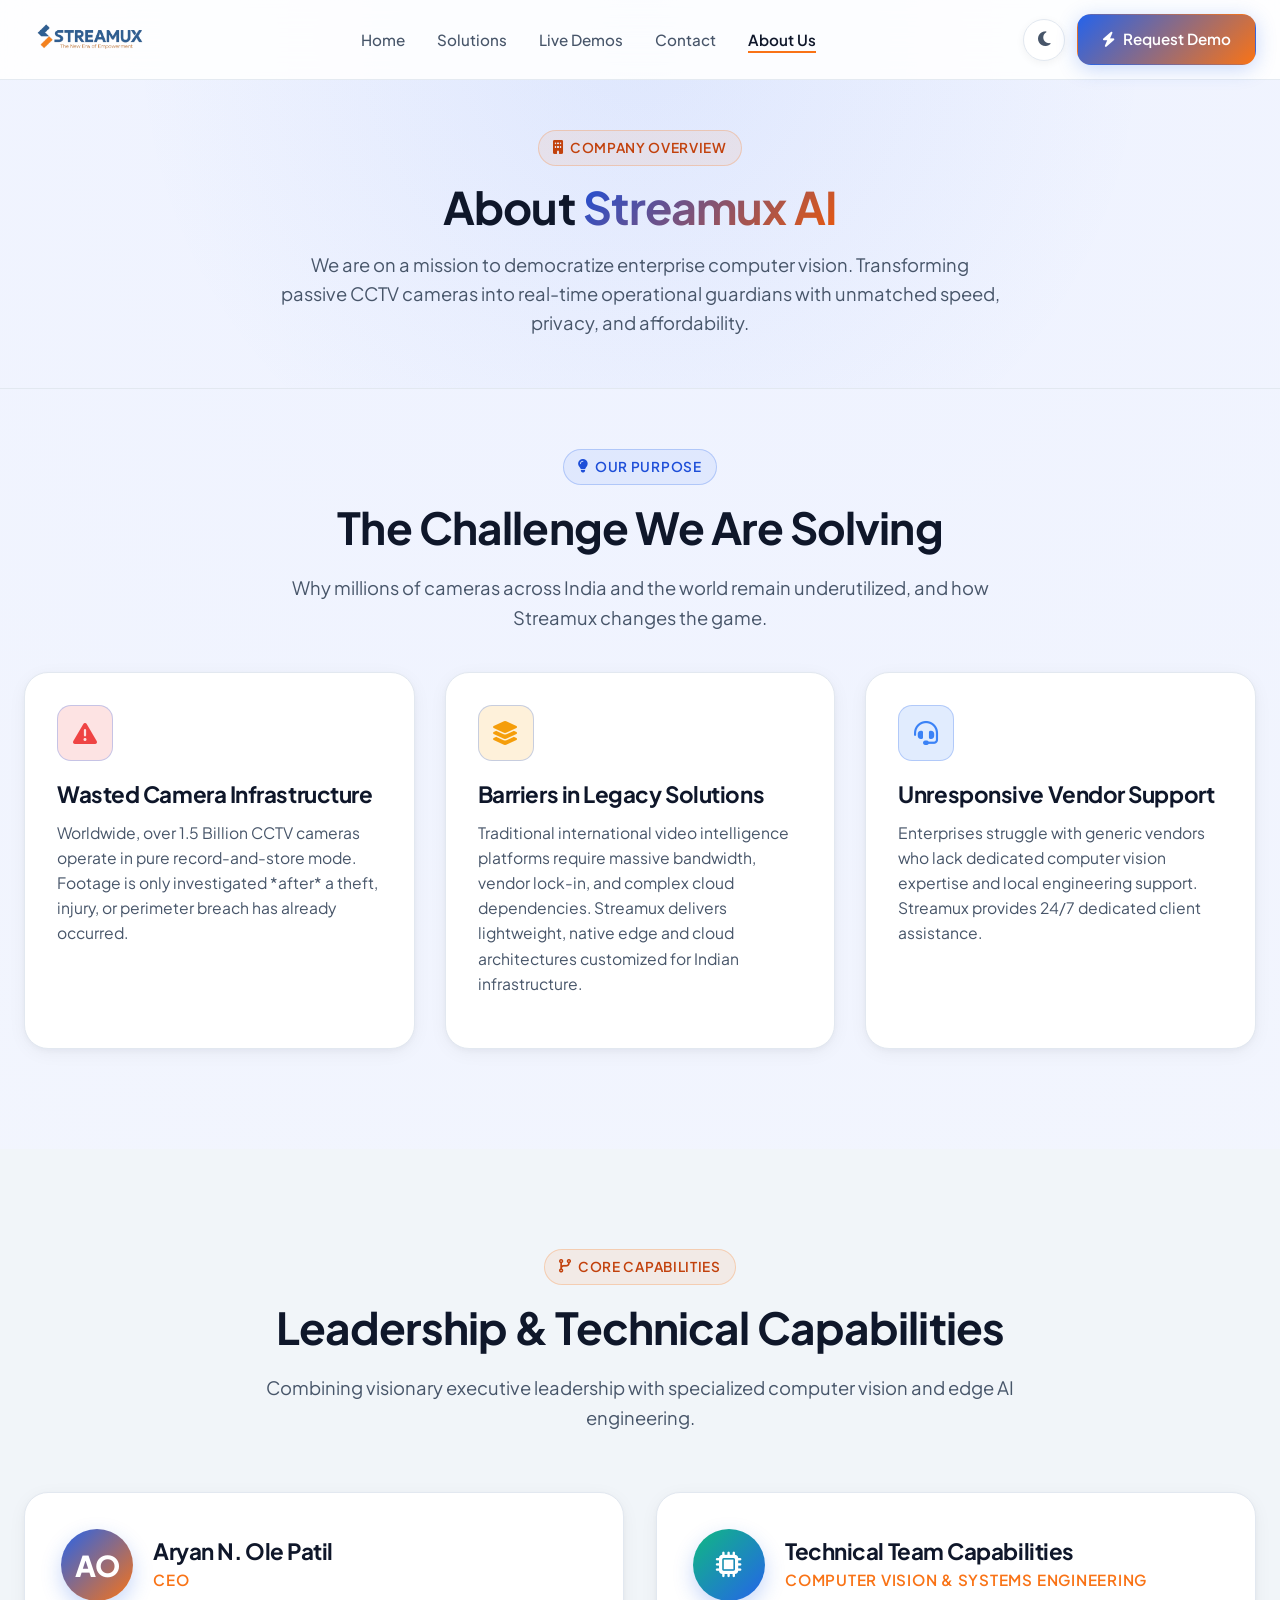
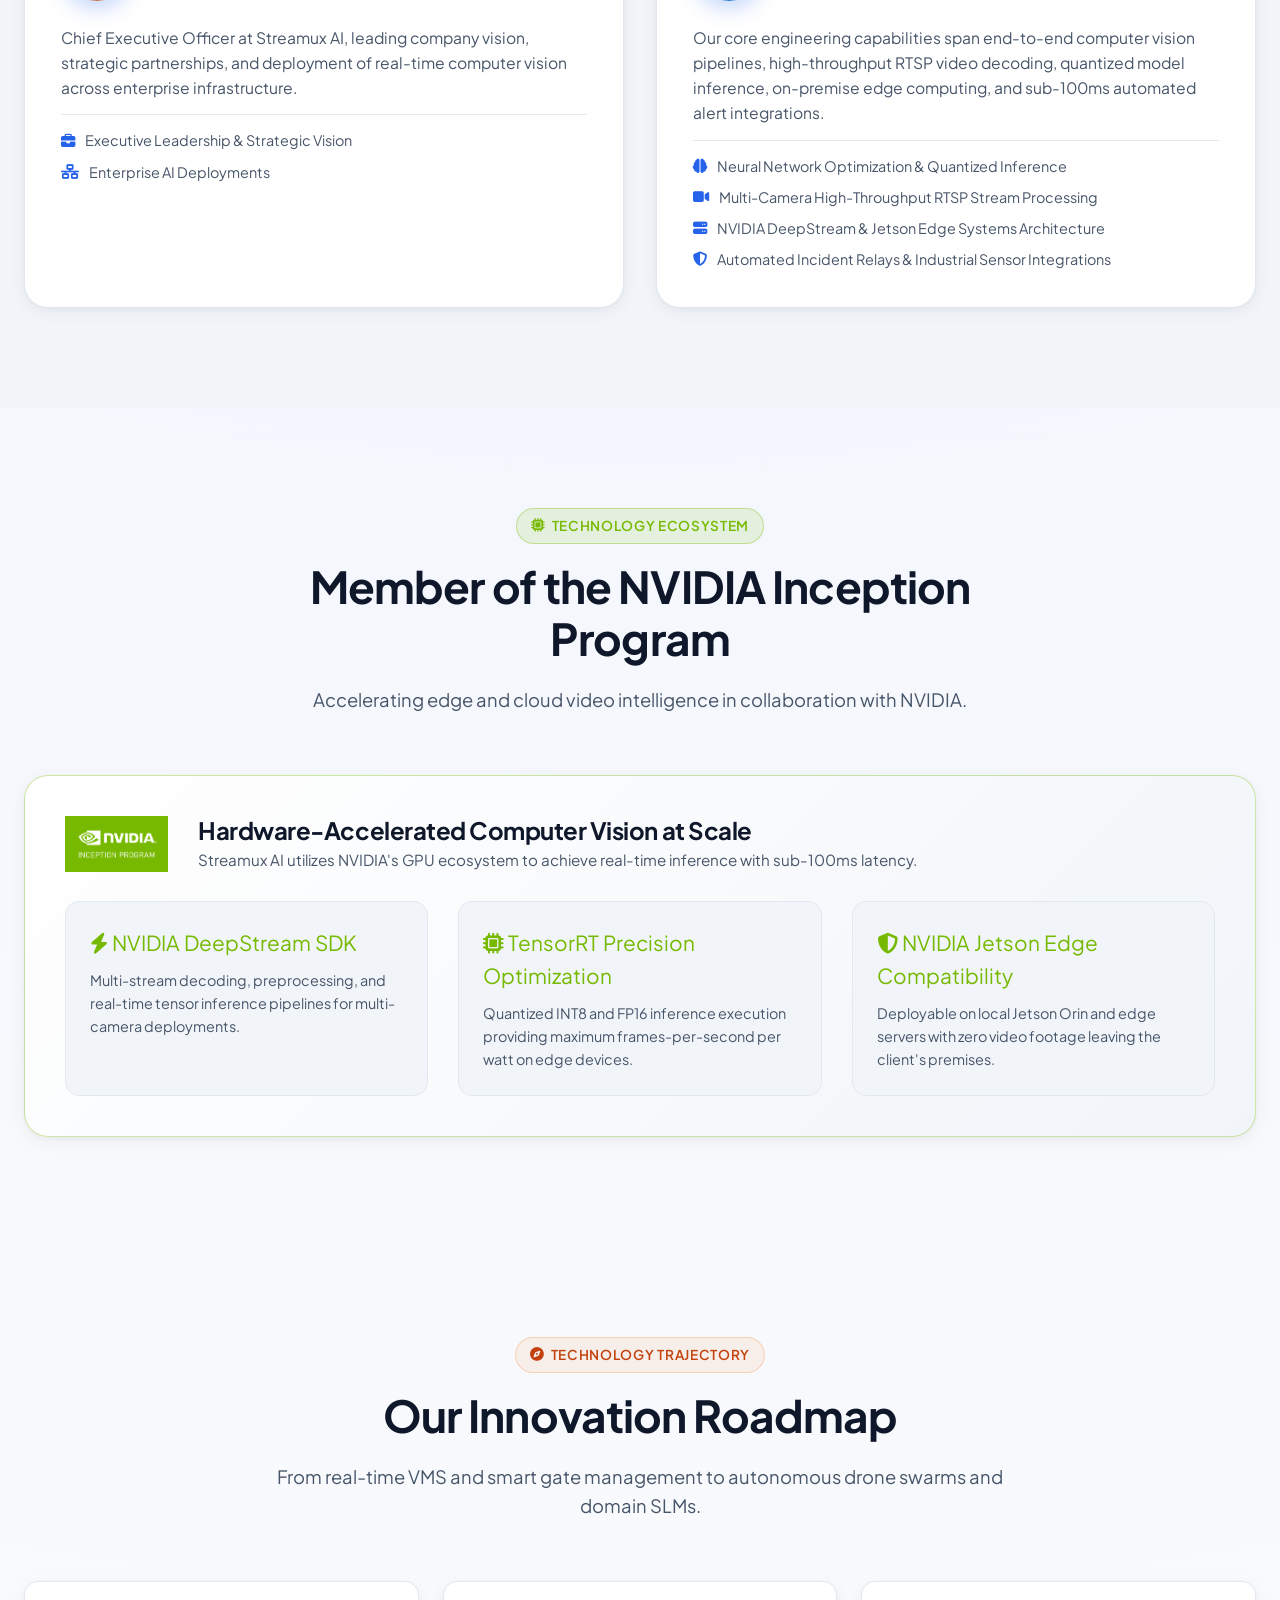
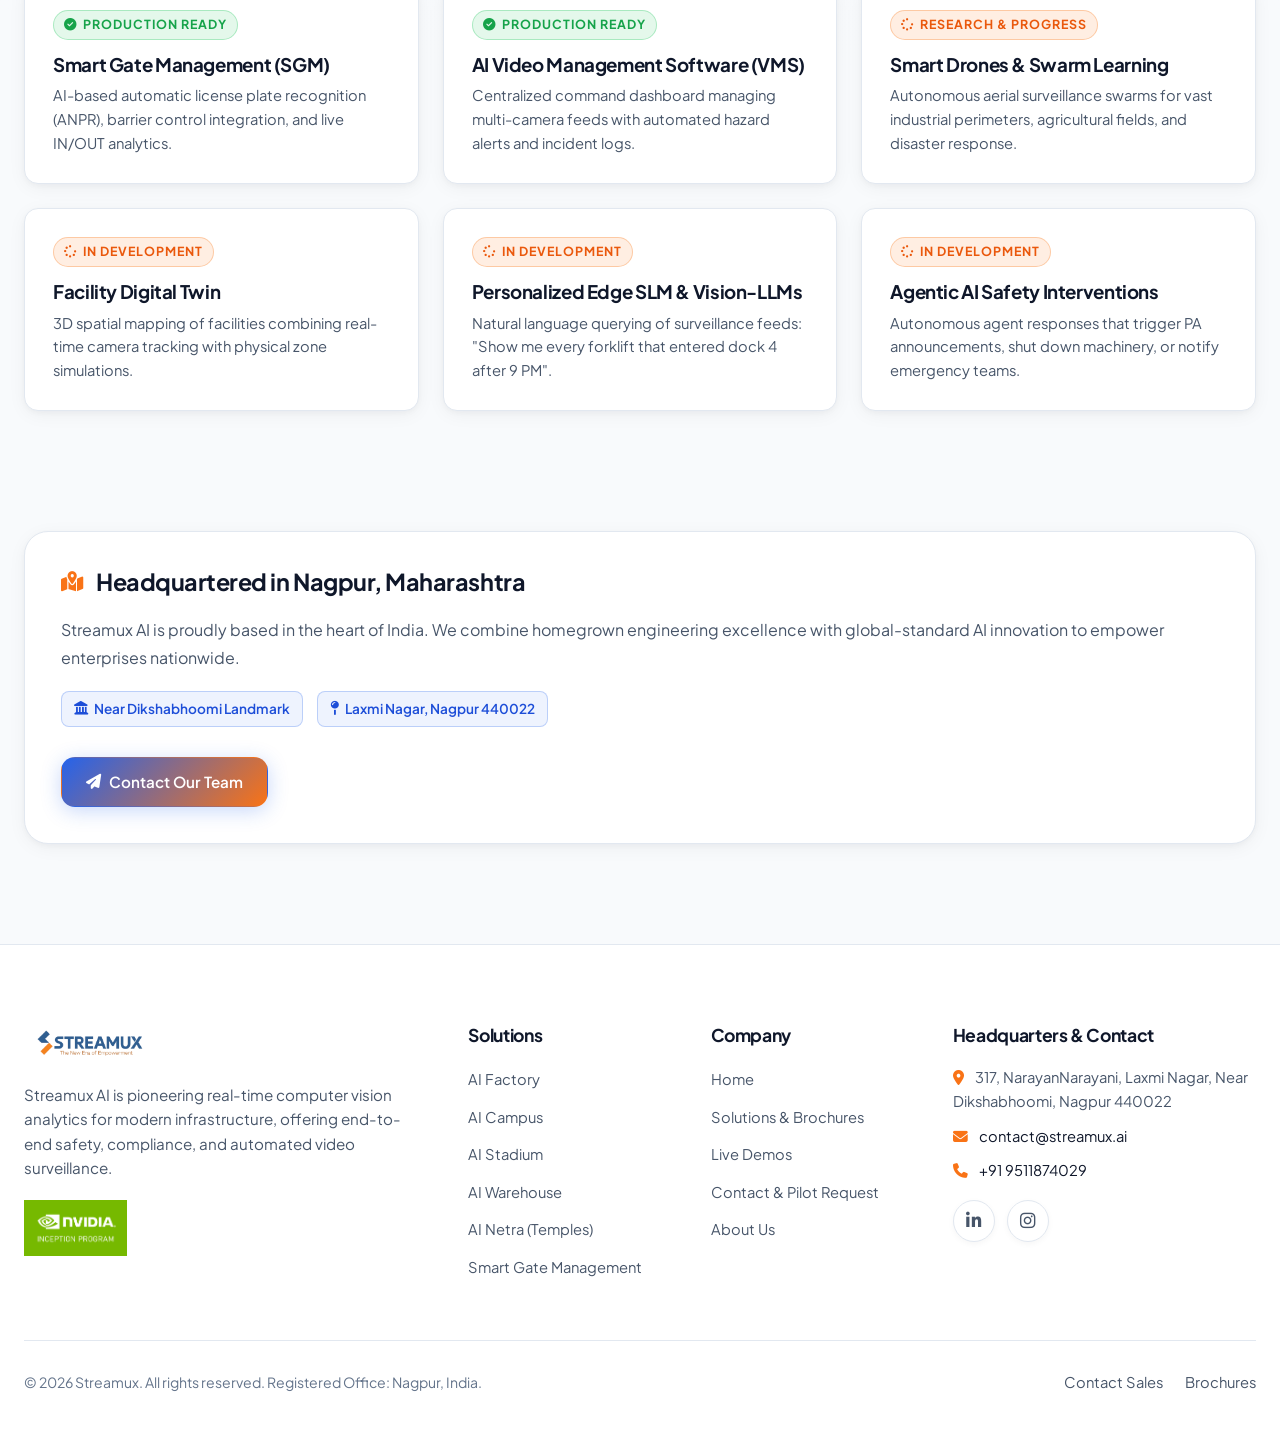
==== commit 4c05e8da: "Replace NVIDIA Inception SVG with PNG logo, increase size, and remove borders" ====
--- a/about.html
+++ b/about.html
@@ -176,8 +176,8 @@
 
     <div class="card" style="border-color: rgba(118, 185, 0, 0.35); padding: 40px; background: var(--nvidia-banner-bg);">
       <div style="display: flex; gap: 30px; align-items: center; flex-wrap: wrap; margin-bottom: 28px;">
-        <div class="nvidia-inception-pill" style="padding: 10px 24px;">
-          <img src="assets/logo/nvidia-inception.svg" alt="NVIDIA Inception Program Member" style="height: 32px;">
+        <div class="nvidia-inception-pill nvidia-inception-pill--lg">
+          <img src="assets/logo/Nvidia_Inception_Program.png" alt="NVIDIA Inception Program Member">
         </div>
         <div>
           <h3 style="font-size: 1.5rem; margin-bottom: 4px;">Hardware-Accelerated Computer Vision at Scale</h3>
@@ -302,8 +302,8 @@
           Streamux AI is pioneering real-time computer vision analytics for modern infrastructure, offering end-to-end safety, compliance, and automated video surveillance.
         </p>
         <div style="margin-top: 20px;">
-          <div class="nvidia-inception-pill">
-            <img src="assets/logo/nvidia-inception.svg" alt="NVIDIA Inception Program Member">
+          <div class="nvidia-inception-pill nvidia-inception-pill--lg">
+            <img src="assets/logo/Nvidia_Inception_Program.png" alt="NVIDIA Inception Program Member">
           </div>
         </div>
       </div>
--- a/css/style.css
+++ b/css/style.css
@@ -583,14 +583,18 @@
   background: #000000;
   position: relative;
   overflow: hidden;
+  border-top-left-radius: var(--radius-md);
+  border-top-right-radius: var(--radius-md);
 }
 
 .video-player-container video {
   width: 100%;
   height: 100%;
-  object-fit: cover;
+  object-fit: contain;
   display: block;
   background-color: #000;
+  border-top-left-radius: var(--radius-md);
+  border-top-right-radius: var(--radius-md);
 }
 
 .video-info {
@@ -834,24 +838,25 @@
   display: inline-flex;
   align-items: center;
   gap: 12px;
-  background: var(--nvidia-pill-bg);
-  border: 1px solid var(--nvidia-pill-border);
-  padding: 8px 18px;
-  border-radius: 40px;
+  background: none;
+  border: none;
+  padding: 0;
   text-decoration: none;
   transition: var(--transition);
-  box-shadow: var(--nvidia-pill-shadow);
 }
 
 .nvidia-inception-pill:hover {
-  border-color: #76B900;
-  box-shadow: 0 6px 24px rgba(118, 185, 0, 0.3);
   transform: translateY(-2px);
 }
 
 .nvidia-inception-pill img {
-  height: 24px;
+  height: 48px;
   width: auto;
+}
+
+/* Larger variant for footers and standalone placements */
+.nvidia-inception-pill--lg img {
+  height: 56px;
 }
 
 .nvidia-banner {
@@ -900,6 +905,23 @@
   letter-spacing: 0.08em;
   display: inline-block;
   margin-bottom: 6px;
+}
+
+.nvidia-banner-logo {
+  flex-shrink: 0;
+  display: flex;
+  align-items: center;
+  justify-content: center;
+  transition: var(--transition);
+}
+
+.nvidia-banner-logo:hover {
+  transform: translateY(-2px);
+}
+
+.nvidia-banner-logo img {
+  height: 100px;
+  width: auto;
 }
 
 /* Founders & Leadership */
@@ -1196,6 +1218,12 @@
   .nvidia-banner {
     flex-direction: column;
     text-align: center;
+  }
+  .nvidia-banner-logo {
+    padding: 20px 32px;
+  }
+  .nvidia-banner-logo img {
+    height: 72px;
   }
 }
 
